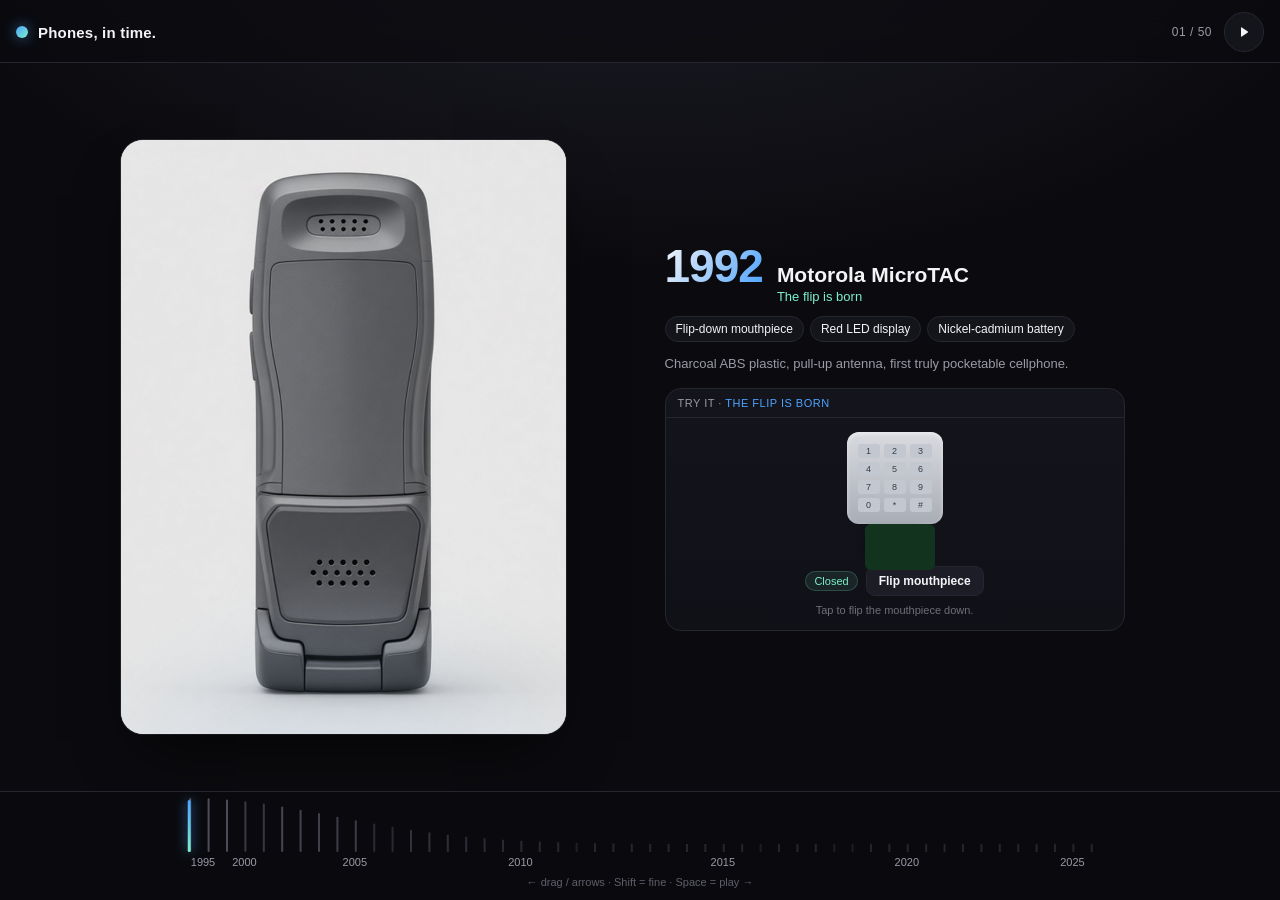
==== phone-timeline/index.html @ 7e1e498a "Add phone-timeline: scrubbable 50-phone timeline with live per-phone demos Co-authored-by: johnbr0ph" ====
<!doctype html>
<html lang="en">
<head>
  <meta charset="utf-8">
  <meta name="viewport" content="width=device-width, initial-scale=1, viewport-fit=cover">
  <meta name="theme-color" content="#0b0b0f">
  <meta name="description" content="Scrub through 50 of the most memorable mobile phones from 1992 to 2026. Every stop has a fixed hero photo and a live, interactive mock of that phone's signature feature.">
  <meta property="og:title" content="Phones, in time.">
  <meta property="og:description" content="A scrubbable timeline of 50 iconic phones, each with a live interactive demo of its signature feature.">
  <title>Phones, in time.</title>
  <link rel="icon" href="data:image/svg+xml,%3Csvg xmlns='http://www.w3.org/2000/svg' viewBox='0 0 32 32'%3E%3Crect x='9' y='3' width='14' height='26' rx='3' fill='%230b0b0f'/%3E%3Crect x='11' y='6' width='10' height='17' rx='1' fill='%234da3ff'/%3E%3Ccircle cx='16' cy='26' r='1.4' fill='%23fff'/%3E%3C/svg%3E">
  <link rel="stylesheet" href="styles.css">
  <link rel="stylesheet" href="demos.css">
  <script src="phones.js"></script>
  <script src="demos.js" defer></script>
  <script src="app.js" defer></script>
</head>
<body>
  <div class="app">
    <header class="topbar">
      <div class="brand">
        <span class="brand-dot" aria-hidden="true"></span>
        <h1>Phones, in time.</h1>
      </div>
      <div class="topbar-right">
        <span class="counter" id="counter" aria-hidden="true">01 / 50</span>
        <button class="play" type="button" id="play" aria-label="Play through the timeline" aria-pressed="false" title="Play / pause">
          <svg class="play-icon" viewBox="0 0 12 12" aria-hidden="true"><path d="M3 1.8a.5.5 0 0 1 .8-.4l6 4.1a.6.6 0 0 1 0 1l-6 4.1a.5.5 0 0 1-.8-.4Z"/></svg>
          <svg class="pause-icon" viewBox="0 0 12 12" aria-hidden="true"><rect x="2.7" y="2" width="2.2" height="8" rx=".6"/><rect x="7.1" y="2" width="2.2" height="8" rx=".6"/></svg>
        </button>
      </div>
    </header>

    <main>
      <section class="stage" aria-live="off">
        <div class="hero">
          <div class="hero-frame" id="hero-frame" aria-label="Phone specimen">
            <div class="hero-stack" id="hero-stack" aria-hidden="true"></div>
            <div class="hero-glow" aria-hidden="true"></div>
          </div>
        </div>

        <div class="panel">
          <div class="panel-head">
            <div class="year" id="year">1992</div>
            <div class="titles">
              <div class="name" id="name">Motorola MicroTAC</div>
              <div class="label" id="label">The flip is born</div>
            </div>
          </div>
          <ul class="specs" id="specs"></ul>
          <p class="materials" id="materials"></p>
          <div class="demo-wrap">
            <div class="demo-head">
              <span class="demo-kicker">Try it &middot; <span id="demo-name">signature feature</span></span>
            </div>
            <div class="demo-stage" id="demo" role="group" aria-label="Interactive feature demo"></div>
          </div>
        </div>
      </section>

      <div class="timeline">
        <div class="ruler" id="ruler" role="slider" tabindex="0"
             aria-label="Phone timeline, 1992 to 2026"
             aria-valuemin="0" aria-valuemax="49" aria-valuenow="0"
             aria-valuetext="Motorola MicroTAC, 1992, 1 of 50"
             aria-orientation="horizontal" aria-describedby="timeline-instructions">
          <div class="tick-viewport" id="ticks" aria-hidden="true"></div>
          <div class="decades" id="decades" aria-hidden="true"></div>
          <div class="playhead" id="playhead" aria-hidden="true"></div>
        </div>
        <div class="scrub-hint" aria-hidden="true">
          <span>&#8592; drag / arrows &middot; Shift = fine &middot; Space = play &#8594;</span>
        </div>
      </div>
    </main>

    <p id="timeline-instructions" class="sr-only">Click or drag along the timeline to choose a phone. Left and Right arrow keys change phones. Hold Shift for finer steps. Press Home for the first phone, End for the last, or Space to play or pause.</p>
    <p id="announcement" class="sr-only" role="status" aria-live="polite" aria-atomic="true"></p>
    <noscript><p class="no-script">Enable JavaScript to scrub through 50 phones and their live demos.</p></noscript>
  </div>
</body>
</html>
---- phone-timeline/styles.css ----
*, *::before, *::after { box-sizing: border-box; }
:root {
  color-scheme: dark;
  --bg: #0b0b0f;
  --bg-2: #14141b;
  --panel: #17171f;
  --line: #26262f;
  --ink: #f4f4f6;
  --muted: #9a9aa6;
  --accent: #4da3ff;
  --accent-2: #7cf0c8;
  --frame-bg: #e8e8e8;
  font-family: -apple-system, BlinkMacSystemFont, "SF Pro Text", "Helvetica Neue", Arial, sans-serif;
  color: var(--ink);
  background: var(--bg);
}
html, body { height: 100%; }
body { margin: 0; -webkit-font-smoothing: antialiased; overflow: hidden; background:
  radial-gradient(1200px 600px at 50% -10%, #1c1c26 0%, var(--bg) 60%); }
button, a { -webkit-tap-highlight-color: transparent; }
button { font: inherit; color: inherit; cursor: pointer; }
:focus-visible { outline: 2px solid var(--accent); outline-offset: 3px; border-radius: 6px; }
.sr-only { position: absolute; width: 1px; height: 1px; padding: 0; margin: -1px; overflow: hidden; clip: rect(0,0,0,0); white-space: nowrap; border: 0; }

.app { height: 100svh; display: flex; flex-direction: column; }

/* ---- Top bar ---- */
.topbar {
  display: flex; align-items: center; justify-content: space-between; gap: 12px;
  padding: max(12px, env(safe-area-inset-top)) max(16px, env(safe-area-inset-right)) 10px max(16px, env(safe-area-inset-left));
  border-bottom: 1px solid var(--line);
  background: rgba(11,11,15,.7); backdrop-filter: blur(12px);
}
.brand { display: flex; align-items: center; gap: 10px; min-width: 0; }
.brand-dot { width: 12px; height: 12px; border-radius: 50%; background: linear-gradient(135deg, var(--accent), var(--accent-2)); box-shadow: 0 0 14px rgba(77,163,255,.6); flex: 0 0 auto; }
.topbar h1 { font-size: 15px; font-weight: 650; margin: 0; letter-spacing: .2px; white-space: nowrap; overflow: hidden; text-overflow: ellipsis; }
.topbar-right { display: flex; align-items: center; gap: 12px; flex: 0 0 auto; }
.counter { font-size: 12px; color: var(--muted); font-variant-numeric: tabular-nums; letter-spacing: .5px; }
.play { width: 40px; height: 40px; padding: 0; border: 1px solid var(--line); border-radius: 50%; background: var(--bg-2); display: grid; place-items: center; }
.play:hover { background: #1e1e28; }
.play svg { width: 12px; height: 12px; fill: var(--ink); }
.play .pause-icon { display: none; }
.play[aria-pressed="true"] .play-icon { display: none; }
.play[aria-pressed="true"] .pause-icon { display: block; }

/* ---- Stage ---- */
main { flex: 1; min-height: 0; display: flex; flex-direction: column; }
.stage {
  flex: 1; min-height: 0; display: grid; gap: clamp(14px, 3vw, 34px);
  grid-template-columns: minmax(0, 0.85fr) minmax(0, 1fr);
  align-items: center; justify-items: center;
  padding: clamp(12px, 2.4vw, 26px) max(16px, env(safe-area-inset-right)) 6px max(16px, env(safe-area-inset-left));
  max-width: 1100px; width: 100%; margin: 0 auto;
}

/* ---- Hero photo (fixed 3:4 frame) ---- */
.hero { display: grid; place-items: center; width: 100%; height: 100%; min-height: 0; }
.hero-frame {
  position: relative; aspect-ratio: 3 / 4; height: min(100%, 60vh);
  max-height: 100%; border-radius: 22px; overflow: hidden;
  background: var(--frame-bg);
  box-shadow: 0 30px 60px -24px rgba(0,0,0,.8), 0 0 0 1px var(--line);
}
.hero-stack { position: absolute; inset: 0; }
.hero-stack img {
  position: absolute; inset: 0; width: 100%; height: 100%;
  object-fit: contain; object-position: center; opacity: 0;
  will-change: opacity; user-select: none; -webkit-user-drag: none;
}
.hero-glow { position: absolute; inset: 0; pointer-events: none;
  background: radial-gradient(120% 80% at 50% 120%, rgba(77,163,255,.12), transparent 60%); }

/* ---- Info + demo panel ---- */
.panel { width: 100%; max-width: 460px; display: flex; flex-direction: column; gap: 12px; min-height: 0; }
.panel-head { display: flex; align-items: baseline; gap: 14px; }
.year { font-size: clamp(30px, 6vw, 46px); font-weight: 750; line-height: 1; font-variant-numeric: tabular-nums; letter-spacing: -1px;
  background: linear-gradient(120deg, var(--ink), var(--accent)); -webkit-background-clip: text; background-clip: text; color: transparent; }
.titles { min-width: 0; }
.name { font-size: clamp(17px, 2.4vw, 21px); font-weight: 650; line-height: 1.15; }
.label { font-size: 13px; color: var(--accent-2); margin-top: 2px; }
.specs { list-style: none; margin: 0; padding: 0; display: flex; flex-wrap: wrap; gap: 6px; }
.specs li { font-size: 12px; color: var(--ink); background: var(--bg-2); border: 1px solid var(--line); padding: 5px 10px; border-radius: 999px; white-space: nowrap; }
.materials { margin: 0; font-size: 13px; line-height: 1.5; color: var(--muted); }

/* ---- Demo ---- */
.demo-wrap { margin-top: 2px; border: 1px solid var(--line); border-radius: 16px; background: linear-gradient(180deg, #14141c, #101017); overflow: hidden; }
.demo-head { display: flex; align-items: center; justify-content: space-between; padding: 8px 12px; border-bottom: 1px solid var(--line); }
.demo-kicker { font-size: 11px; letter-spacing: .5px; text-transform: uppercase; color: var(--muted); }
.demo-kicker #demo-name { color: var(--accent); }
.demo-stage { position: relative; min-height: 190px; display: grid; place-items: center; padding: 14px; }

/* device screen used by many demos */
.screen { position: relative; width: 190px; height: 150px; border-radius: 16px; background: #05070d; border: 2px solid #2a2a34; overflow: hidden; box-shadow: inset 0 0 0 3px #0b0b12; }
.screen.tall { width: 150px; height: 200px; }

/* ---- Timeline scrubber ---- */
.timeline {
  padding: 4px max(18px, env(safe-area-inset-right)) max(12px, env(safe-area-inset-bottom)) max(18px, env(safe-area-inset-left));
  border-top: 1px solid var(--line); background: rgba(11,11,15,.75); backdrop-filter: blur(12px);
}
.ruler { position: relative; width: min(920px, 100%); margin: 0 auto; height: 78px; touch-action: pan-y; cursor: grab; user-select: none; -webkit-user-select: none; }
.ruler.dragging { cursor: grabbing; }
.tick-viewport { position: absolute; inset: 14px 0 22px; pointer-events: none; }
.tick { position: absolute; bottom: 0; width: 2px; height: 44px; border-radius: 2px; background: #43434f; transform-origin: bottom center; }
.tick.era { background: #5a5a68; }
.playhead { position: absolute; width: 3px; height: 52px; left: 0; bottom: 22px; border-radius: 2px;
  background: linear-gradient(180deg, var(--accent), var(--accent-2)); box-shadow: 0 0 12px rgba(77,163,255,.8); pointer-events: none; }
.decades { position: absolute; left: 0; right: 0; bottom: 0; height: 18px; pointer-events: none; }
.decades span { position: absolute; transform: translateX(-50%); font-size: 11px; color: var(--muted); font-variant-numeric: tabular-nums; }
.scrub-hint { text-align: center; font-size: 11px; color: #5f5f6b; margin-top: 2px; }
.no-script { text-align: center; padding: 40px; }

/* ---- Responsive: phone-first stack ---- */
@media (max-width: 780px) {
  body { overflow: hidden; }
  .stage { grid-template-columns: 1fr; gap: 10px; align-content: center; padding-top: 8px; overflow: hidden; }
  .hero-frame { height: min(38svh, 340px); }
  .panel { max-width: 440px; }
  .demo-stage { min-height: 160px; }
  .topbar h1 { font-size: 14px; }
}
@media (max-width: 780px) and (max-height: 720px) {
  .hero-frame { height: min(30svh, 260px); }
  .materials { display: none; }
  .demo-stage { min-height: 148px; }
}
@media (min-width: 781px) {
  .hero-frame { height: min(66vh, 620px); }
}
@media (prefers-reduced-motion: reduce) {
  .hero-stack img { transition: none !important; }
}
---- phone-timeline/demos.css ----
/* ============ shared demo primitives ============ */
.d-col { display: flex; flex-direction: column; align-items: center; gap: 8px; width: 100%; }
.d-row { display: flex; align-items: center; gap: 8px; flex-wrap: wrap; justify-content: center; }
.d-btn { border: 1px solid var(--line); background: #1d1d27; color: var(--ink); padding: 7px 12px; border-radius: 9px; font-size: 12px; font-weight: 550; }
.d-btn:hover { background: #262632; }
.d-btn:active { transform: translateY(1px); }
.d-hint { font-size: 11px; color: #6f6f7b; text-align: center; }
.d-tag { font-size: 11px; color: var(--accent-2); background: rgba(124,240,200,.09); border: 1px solid rgba(124,240,200,.2); padding: 3px 8px; border-radius: 999px; white-space: nowrap; }

/* ============ Snake ============ */
.d-snake { border-radius: 8px; background: #9ea87d; touch-action: none; outline: none; box-shadow: inset 0 0 0 3px #6d764f; }
.d-snake:focus-visible { box-shadow: inset 0 0 0 3px #6d764f, 0 0 0 2px var(--accent); }
.d-score-wrap { font-size: 12px; color: var(--muted); font-variant-numeric: tabular-nums; }
.d-score { color: var(--accent-2); font-weight: 700; }
.dpad { display: grid; grid-template-columns: repeat(3, 34px); grid-template-rows: repeat(2, 30px); gap: 4px; }
.dpad .dp { padding: 0; font-size: 12px; }
.dpad .up { grid-column: 2; grid-row: 1; } .dpad .left { grid-column: 1; grid-row: 2; }
.dpad .down { grid-column: 2; grid-row: 2; } .dpad .right { grid-column: 3; grid-row: 2; }

/* ============ Flip phones ============ */
.flip-device { position: relative; width: 96px; display: grid; justify-items: center; perspective: 600px; cursor: pointer; }
.flip-base { width: 96px; height: 92px; background: linear-gradient(#d9dbe0, #a9adb6); border-radius: 12px; box-shadow: inset 0 2px 4px rgba(255,255,255,.5); display: grid; place-items: center; }
.flip-base.razr { background: linear-gradient(#e8eaee, #b7bcc6); }
.flip-keys { display: grid; grid-template-columns: repeat(3, 1fr); gap: 4px; width: 74px; }
.flip-key { font-size: 9px; color: #3a3d45; text-align: center; background: #c3c7cf; border-radius: 3px; padding: 2px 0; }
.flip-flap { width: 96px; height: 90px; background: linear-gradient(#c9ccd3, #9ba0a9); border-radius: 12px; transform-origin: bottom center; transform: rotateX(0deg); transition: transform .5s cubic-bezier(.5,1.3,.4,1); display: grid; place-items: center; backface-visibility: hidden; box-shadow: 0 3px 6px rgba(0,0,0,.3); }
.flip-screen { width: 70px; height: 46px; border-radius: 6px; background: #12341f; color: #7dffb0; font: 700 11px monospace; display: grid; place-items: center; }
.flip-flap.razr { height: 96px; } .flip-flap.razr .flip-screen { background: #0a1826; color: #9fd0ff; }
.flip-device[data-open="false"] .flip-flap { transform: rotateX(-158deg); }
.flip-device.mouthpiece .flip-flap { width: 60px; height: 34px; border-radius: 8px; }
.flip-device.mouthpiece[data-open="false"] .flip-flap { transform: rotateX(0deg); }
.flip-device.mouthpiece[data-open="true"] .flip-flap { transform: rotateX(150deg); }

/* ============ Sliders ============ */
.slide-device { position: relative; width: 96px; height: 150px; cursor: pointer; }
.slide-screen { position: absolute; inset: 0 0 auto 0; height: 150px; background: linear-gradient(#1a1a22, #05060a); border: 2px solid #2b2b35; border-radius: 14px; z-index: 2; display: grid; place-items: center; transition: transform .42s cubic-bezier(.5,1,.4,1); }
.slide-glow { color: var(--accent); font: 700 12px monospace; letter-spacing: 1px; }
.slide-keys { position: absolute; left: 0; right: 0; bottom: 0; display: grid; gap: 3px; padding: 8px; background: #16161d; border-radius: 14px; }
.slide-keys.pad { grid-template-columns: repeat(3, 1fr); } .slide-keys.qwe { grid-template-columns: repeat(10, 1fr); }
.slide-key { font-size: 8px; text-align: center; color: #cfcfe0; background: #24242e; border-radius: 3px; padding: 4px 0; }
.slide-device[data-open="true"] .slide-screen { transform: translateY(-64px); }
.slide-device.qwerty { width: 150px; height: 96px; }
.slide-device.qwerty .slide-screen { height: 96px; }
.slide-device.qwerty[data-open="true"] .slide-screen { transform: translateX(64px); }
.slide-device.qwerty .slide-keys { top: 0; }
.slide-device.twoway[data-open="true"] .slide-screen { transform: translateY(-58px); }

/* ============ Sidekick swing ============ */
.swing-device { position: relative; width: 168px; height: 92px; }
.swing-kb { position: absolute; inset: 0; background: #1a1a22; border-radius: 12px; display: grid; grid-template-columns: repeat(10, 1fr); gap: 3px; padding: 10px; }
.swing-kb span { background: #2a2a34; border-radius: 3px; }
.swing-screen { position: absolute; left: 6px; top: 6px; width: 156px; height: 80px; background: linear-gradient(120deg, #0a1826, #12233a); border: 2px solid #2b2b35; border-radius: 12px; color: var(--accent); font: 700 13px monospace; display: grid; place-items: center; transform-origin: left center; transition: transform .5s cubic-bezier(.5,1.2,.4,1); cursor: pointer; }
.swing-device[data-open="true"] .swing-screen { transform: rotate(-62deg) translateY(-2px); }

/* ============ generic device screen ============ */
.screen.tall { width: 152px; height: 204px; }
.ios, .os, .bbm, .lock, .island-screen, .t9-screen, .rot-screen, .pda { color: #fff; }

/* ============ iOS springboard ============ */
.ios { background: linear-gradient(160deg, #3a6db5, #1c2b46); padding: 0; }
.ios-status { display: flex; justify-content: space-between; font-size: 8px; padding: 4px 8px; color: #fff; }
.ios-grid { display: grid; grid-template-columns: repeat(3, 1fr); gap: 6px; padding: 6px 10px; }
.ios-icon { background: none; border: 0; padding: 0; display: grid; justify-items: center; gap: 2px; }
.ios-ic-face { width: 30px; height: 30px; border-radius: 8px; box-shadow: inset 0 1px 2px rgba(255,255,255,.4), 0 1px 2px rgba(0,0,0,.4); display: block; }
.ios-icon:active .ios-ic-face { transform: scale(.9); }
.ios-ic-label { font-size: 7px; color: #fff; text-shadow: 0 1px 1px rgba(0,0,0,.5); }
.ios-dock { display: flex; gap: 8px; margin-top: 4px; }
.ios-dock span { width: 22px; height: 22px; border-radius: 6px; background: linear-gradient(#5a86c9, #3a5f9e); }
.ios-app { position: absolute; inset: 0; background: #0b1220; display: flex; flex-direction: column; align-items: center; justify-content: center; gap: 10px; opacity: 0; pointer-events: none; transition: opacity .2s, transform .2s; transform: scale(1.1); }
.ios-app.open { opacity: 1; pointer-events: auto; transform: scale(1); }
.ios-app-name { font-size: 15px; font-weight: 600; color: var(--tint, #fff); }
.ios-home { font-size: 11px; }

/* ============ BBM ============ */
.bbm { background: #0e1116; padding: 0; display: flex; flex-direction: column; }
.bbm-top { font-size: 9px; padding: 5px 8px; background: #171b22; color: #cfd4dc; border-bottom: 1px solid #262b33; }
.bbm-feed { flex: 1; overflow-y: auto; padding: 6px; display: flex; flex-direction: column; gap: 5px; }
.bbm-msg { max-width: 78%; font-size: 10px; padding: 5px 8px; border-radius: 10px; position: relative; }
.bbm-msg.me { align-self: flex-end; background: #2f6fed; color: #fff; border-bottom-right-radius: 3px; }
.bbm-msg.them { align-self: flex-start; background: #262b33; color: #e6e9ee; border-bottom-left-radius: 3px; }
.bbm-status { font-size: 8px; margin-left: 6px; opacity: .85; font-weight: 700; }
.bbm-msg.typing span { display: inline-block; width: 5px; height: 5px; border-radius: 50%; background: #9aa2ad; margin: 0 1px; animation: bbmdot 1s infinite; }
.bbm-msg.typing span:nth-child(2) { animation-delay: .15s; } .bbm-msg.typing span:nth-child(3) { animation-delay: .3s; }
@keyframes bbmdot { 0%,60%,100% { opacity: .3; } 30% { opacity: 1; } }

/* ============ webOS cards ============ */
.cards-stage { width: 100%; display: grid; place-items: center; }
.cards-deck { display: flex; gap: -20px; }
.webos-card { width: 58px; height: 96px; border-radius: 12px; margin-left: -18px; box-shadow: 0 6px 14px rgba(0,0,0,.5); display: grid; place-items: end center; padding-bottom: 8px; color: #fff; font-size: 9px; touch-action: none; transition: transform .18s; cursor: grab; }
.webos-card:first-child { margin-left: 0; } .webos-card.flung { transform: translateY(-140px) !important; opacity: 0; }

/* ============ Camera ============ */
.cam-view { overflow: hidden; padding: 0; }
.cam-scene { position: absolute; inset: 0; transition: transform .25s; transform-origin: center; }
.cam-sky { position: absolute; inset: 0; background: linear-gradient(#8fd0ff, #dff2ff); }
.cam-sun { position: absolute; top: 16%; left: 60%; width: 26px; height: 26px; border-radius: 50%; background: #fff6c8; box-shadow: 0 0 20px #fff2a8; }
.cam-hill { position: absolute; bottom: 0; left: -10%; width: 80%; height: 45%; background: #2f7d4f; border-radius: 50% 50% 0 0; }
.cam-hill.h2 { left: 40%; width: 90%; height: 55%; background: #256641; }
.cam-flash { position: absolute; inset: 0; background: #fff; opacity: 0; pointer-events: none; }
.cam-flash.fire { animation: camflash .26s ease-out; }
@keyframes camflash { 0% { opacity: .9; } 100% { opacity: 0; } }
.cam-thumb { position: absolute; right: 6px; bottom: 6px; width: 30px; height: 30px; border-radius: 5px; border: 2px solid #fff; background: linear-gradient(#8fd0ff, #2f7d4f); box-shadow: 0 2px 6px rgba(0,0,0,.5); }
.cam-thumb.pop { animation: thumbpop .4s ease-out; }
@keyframes thumbpop { 0% { transform: scale(1.6); opacity: 0; } 100% { transform: scale(1); opacity: 1; } }
.cam-lenses { display: flex; gap: 5px; }
.lens { padding: 5px 9px; font-size: 11px; border-radius: 999px; }
.lens.on { background: var(--accent); border-color: var(--accent); color: #04121f; font-weight: 700; }
.shutter { width: 46px; height: 46px; border-radius: 50%; background: #fff; border: 3px solid #cfcfe0; box-shadow: 0 0 0 2px #fff inset; }
.shutter.big { width: 50px; height: 50px; }
.shutter:active { transform: scale(.92); }
.cam-control-wrap { display: flex; align-items: center; gap: 8px; }
.cam-control { width: 120px; accent-color: var(--accent); }

/* ============ Assistant ============ */
.assist-orb { width: 210px; height: 66px; display: grid; place-items: center; border-radius: 16px; background: radial-gradient(120px 60px at 50% 50%, rgba(77,163,255,.18), transparent); }
.assist-reply { min-height: 18px; font-size: 12px; color: var(--muted); text-align: center; transition: color .2s; }
.assist-reply.answer { color: var(--ink); font-weight: 550; }

/* ============ Live tiles ============ */
.tiles-grid { display: grid; grid-template-columns: repeat(4, 40px); grid-auto-rows: 40px; gap: 4px; }
.tile { padding: 0; border: 0; background: none; perspective: 300px; }
.tile-inner { position: relative; width: 100%; height: 100%; transform-style: preserve-3d; transition: transform .5s; }
.tile.flipped .tile-inner { transform: rotateX(180deg); }
.tile-face { position: absolute; inset: 0; border-radius: 4px; backface-visibility: hidden; display: grid; place-items: center; color: #fff; }
.tile-face.back { transform: rotateX(180deg); }
.tile-badge { font-size: 14px; } .tile-name { font-size: 8px; font-weight: 600; }

/* ============ Unlock (Face/Touch/underdisplay) ============ */
.lock { background: linear-gradient(160deg, #101826, #05070d); display: flex; flex-direction: column; align-items: center; padding-top: 14px; position: relative; overflow: hidden; }
.lock-notch { position: absolute; top: 0; left: 50%; transform: translateX(-50%); width: 60px; height: 16px; background: #000; border-radius: 0 0 10px 10px; }
.lock-time { font-size: 30px; font-weight: 250; margin-top: 14px; }
.lock-icon { font-size: 20px; margin-top: 8px; transition: transform .3s; }
.fp-onscreen { position: absolute; bottom: 24px; left: 50%; transform: translateX(-50%); font-size: 22px; opacity: .8; border: 2px solid rgba(77,163,255,.5); border-radius: 50%; width: 40px; height: 40px; display: grid; place-items: center; cursor: pointer; }
.lock-desktop { position: absolute; inset: 0; background: radial-gradient(circle at 50% 40%, #1f6feb, #0a2a55); display: grid; place-items: center; font-size: 34px; opacity: 0; transition: opacity .3s; }
.lock.unlocked .lock-desktop { opacity: 1; }
.lock.scanning { animation: scanpulse .9s ease-in-out; }
@keyframes scanpulse { 0%,100% { box-shadow: inset 0 0 0 0 rgba(77,163,255,0); } 50% { box-shadow: inset 0 0 40px 4px rgba(77,163,255,.55); } }
.home-btn { width: 44px; height: 44px; border-radius: 50%; border: 2px solid var(--line); background: #17171f; display: grid; place-items: center; cursor: pointer; margin: 2px auto; }
.fp-ring { width: 22px; height: 22px; border-radius: 50%; border: 2px solid #55555f; }
.lock.scanning ~ * .fp-ring, .home-btn:active .fp-ring { border-color: var(--accent); box-shadow: 0 0 10px var(--accent); }

/* ============ Dynamic Island ============ */
.island-screen { background: linear-gradient(160deg, #14141c, #05070d); display: grid; place-items: start center; padding-top: 10px; }
.island { border: 0; background: #000; border-radius: 22px; height: 26px; min-width: 96px; display: flex; align-items: center; justify-content: center; padding: 0 12px; transition: all .4s cubic-bezier(.4,1.3,.4,1); overflow: hidden; cursor: pointer; }
.island.open { height: 68px; min-width: 150px; border-radius: 22px; padding: 0 12px; }
.island-compact { display: flex; align-items: center; gap: 22px; }
.island.open .island-compact { display: none; }
.island-dot { width: 9px; height: 9px; border-radius: 50%; background: #ff453a; }
.island-eq { display: flex; gap: 2px; align-items: flex-end; height: 12px; }
.island-eq i { width: 2px; height: 100%; background: var(--accent-2); animation: eq 0.6s ease-in-out infinite alternate; }
.island-eq i:nth-child(2) { animation-delay: .2s; } .island-eq i:nth-child(3) { animation-delay: .4s; } .island-eq i:nth-child(4) { animation-delay: .1s; }
@keyframes eq { from { transform: scaleY(.3); } to { transform: scaleY(1); } }
.island-expanded { display: none; align-items: center; gap: 10px; width: 100%; }
.island.open .island-expanded { display: flex; }
.island-art { width: 40px; height: 40px; border-radius: 8px; background: linear-gradient(135deg, #ff375f, #ff9f0a); flex: 0 0 auto; }
.island-meta { display: flex; flex-direction: column; font-size: 10px; color: #fff; flex: 1; }
.island-meta b { font-size: 11px; }
.island-eq.big { height: 20px; }

/* ============ Fold ============ */
.fold-stage { perspective: 900px; display: grid; place-items: center; min-height: 140px; }
.fold-device { position: relative; width: 74px; height: 124px; transform-style: preserve-3d; cursor: pointer; transition: width .5s, height .5s; }
.fold-inner { position: absolute; inset: 0; background: linear-gradient(150deg, #12233a, #05070d); border: 2px solid #2b2b35; border-radius: 10px; display: grid; place-items: center; overflow: hidden; }
.fold-content { color: var(--accent); font: 700 13px monospace; text-align: center; line-height: 1.5; }
.fold-leaf { position: absolute; top: 0; right: 0; width: 50%; height: 100%; background: linear-gradient(150deg, #1a1a22, #0a0a10); border: 2px solid #2b2b35; border-radius: 0 10px 10px 0; transform-origin: left center; transition: transform .55s cubic-bezier(.5,1.1,.4,1); backface-visibility: hidden; }
.fold-device.book[data-open="false"] { width: 74px; }
.fold-device.book[data-open="false"] .fold-leaf { transform: rotateY(0deg); }
.fold-device.book[data-open="true"] { width: 140px; }
.fold-device.book[data-open="true"] .fold-leaf { transform: rotateY(-180deg); }
.fold-device.flip { width: 84px; height: 128px; }
.fold-device.flip .fold-leaf { width: 100%; height: 50%; top: 0; border-radius: 10px 10px 0 0; transform-origin: bottom center; }
.fold-device.flip[data-open="false"] .fold-leaf { transform: rotateX(0deg); }
.fold-device.flip[data-open="false"] .fold-content { transform: translateY(30px) scale(.8); }
.fold-device.flip[data-open="true"] .fold-leaf { transform: rotateX(-172deg); }

/* ============ T9 ============ */
.t9-screen { background: #b6c98d; color: #26301a; display: flex; flex-direction: column; }
.t9-text { font: 600 13px monospace; padding: 8px; min-height: 46px; word-break: break-word; }
.screen.t9-screen { width: 150px; height: auto; padding: 0; }
.t9-pad { display: grid; grid-template-columns: repeat(3, 44px); gap: 4px; margin-top: 8px; }
.t9-key { display: grid; background: #22222c; border: 1px solid var(--line); border-radius: 7px; padding: 4px 0; color: #fff; }
.t9-key b { font-size: 13px; } .t9-key small { font-size: 7px; color: #9a9aa6; }
.t9-key:active { background: var(--accent); color: #04121f; }

/* ============ Rotary keys ============ */
.rot-screen { width: 150px; height: 40px; background: #b6c98d; color: #26301a; display: grid; place-items: center; }
.rot-text { font: 600 14px monospace; letter-spacing: 2px; }
.rot-ring { position: relative; width: 160px; height: 160px; }
.rot-key { position: absolute; width: 30px; height: 30px; transform: translate(-50%, -50%); border-radius: 50%; border: 1px solid var(--line); background: #22222c; color: #fff; font-size: 12px; }
.rot-key.lit { background: var(--accent); color: #04121f; box-shadow: 0 0 12px var(--accent); }

/* ============ Stylus PDA ============ */
.pda { background: #cdd6c0; color: #26301a; position: relative; }
.pda-title { font-size: 10px; padding: 5px; text-align: center; border-bottom: 1px solid #9aa88a; }
.pda-targets { position: absolute; inset: 24px 0 0 0; }
.pda-dot { position: absolute; width: 22px; height: 22px; border-radius: 50%; background: #2f6fed; border: 2px solid #fff; box-shadow: 0 2px 5px rgba(0,0,0,.4); }
.pda-dot:active { transform: scale(.85); }

/* ============ Draw / S Pen ============ */
.pen-frame { padding: 6px; background: #05070d; border: 2px solid #2b2b35; border-radius: 12px; }
.draw-canvas { border-radius: 6px; touch-action: none; display: block; cursor: crosshair; }

/* ============ Force touch ============ */
.ft-stage { position: relative; display: grid; place-items: center; min-height: 120px; }
.ft-icon { width: 60px; height: 60px; border-radius: 14px; border: 1px solid var(--line); background: #1d1d27; font-size: 26px; transition: transform .15s; }
.ft-icon.pressing { transform: scale(1.15); box-shadow: 0 0 24px rgba(77,163,255,.5); }
.ft-pop { position: absolute; top: -6px; background: rgba(20,20,28,.96); border: 1px solid var(--line); border-radius: 12px; padding: 10px 12px; font-size: 12px; opacity: 0; transform: scale(.6); pointer-events: none; transition: opacity .2s, transform .2s; box-shadow: 0 12px 30px rgba(0,0,0,.6); }
.ft-pop.show { opacity: 1; transform: scale(1); pointer-events: auto; }
.ft-actions { display: flex; gap: 8px; margin-top: 6px; }
.ft-actions span { font-size: 10px; color: var(--muted); background: #22222c; padding: 3px 6px; border-radius: 6px; }

/* ============ Battery ============ */
.bat { position: relative; width: 150px; height: 60px; border: 3px solid #55555f; border-radius: 9px; padding: 4px; display: flex; }
.bat-cap { position: absolute; right: -8px; top: 50%; transform: translateY(-50%); width: 6px; height: 22px; background: #55555f; border-radius: 0 3px 3px 0; }
.bat-fill { height: 100%; width: 0%; background: #30d158; border-radius: 4px; transition: width .09s linear, background .2s; }
.bat-pct { font: 700 16px var(--font, monospace); font-variant-numeric: tabular-nums; }

/* ============ No jack ============ */
.jack-stage { position: relative; width: 130px; height: 130px; display: grid; place-items: center; cursor: pointer; }
.jack-phone { width: 70px; height: 120px; background: linear-gradient(#1a1a22, #05070d); border: 2px solid #2b2b35; border-radius: 12px; position: relative; }
.jack-hole { position: absolute; bottom: 6px; left: 50%; transform: translateX(-50%); width: 10px; height: 10px; border-radius: 50%; background: #000; border: 2px solid #444; transition: opacity .3s; }
.jack-plug { position: absolute; bottom: -30px; left: 50%; transform: translateX(-50%); width: 4px; height: 30px; background: #888; transition: bottom .4s; }
.jack-stage[data-wired="false"] .jack-hole { opacity: 0; }
.jack-stage[data-wired="false"] .jack-plug { bottom: -60px; opacity: 0; }
.jack-buds { position: absolute; top: 6px; right: 4px; font-size: 22px; opacity: 0; transition: opacity .4s; }
.jack-stage[data-wired="false"] .jack-buds { opacity: 1; }

/* ============ MagSafe ============ */
.mag-stage { position: relative; width: 180px; height: 150px; display: grid; place-items: center; }
.mag-back { width: 90px; height: 140px; background: linear-gradient(150deg, #2b2b35, #14141c); border: 2px solid #34343e; border-radius: 16px; display: grid; place-items: center; }
.mag-ring { width: 54px; height: 54px; border-radius: 50%; border: 2px dashed #55555f; }
.mag-puck { position: absolute; width: 50px; height: 50px; border-radius: 50%; background: radial-gradient(circle at 40% 35%, #fff, #c9c9d6); box-shadow: 0 4px 10px rgba(0,0,0,.5); cursor: grab; touch-action: none; transition: box-shadow .2s; }
.mag-puck.snapped { box-shadow: 0 0 0 3px var(--accent), 0 4px 10px rgba(0,0,0,.5); animation: snap .25s; }
@keyframes snap { 0% { transform: scale(1.1); } 100% { transform: scale(1); } }

/* ============ ProMotion ============ */
.pm-track { position: relative; width: 190px; height: 40px; background: #14141c; border: 1px solid var(--line); border-radius: 10px; }
.pm-dot { position: absolute; top: 50%; transform: translateY(-50%); left: 0; width: 22px; height: 22px; border-radius: 50%; background: linear-gradient(135deg, var(--accent), var(--accent-2)); }

/* ============ Size grow ============ */
.grow-stage { height: 150px; display: grid; place-items: center; }
.grow-phone { --s: 1; width: calc(96px * var(--s)); height: calc(150px * var(--s)); background: linear-gradient(#1a1a22, #05070d); border: 2px solid #2b2b35; border-radius: calc(14px * var(--s)); display: grid; place-items: center; transition: width .1s, height .1s; }
.grow-screen { color: var(--accent); font: 700 12px monospace; }
.grow-range { width: 150px; accent-color: var(--accent); }

/* ============ N-Gage side talk ============ */
.ngage-stage { transition: transform .4s; }
.ngage-stage[data-side="true"] { transform: rotate(90deg) scale(.8); }
.ngage { width: 150px; height: 74px; background: linear-gradient(#3a3f4a, #22252c); border-radius: 16px; display: flex; align-items: center; gap: 8px; padding: 8px; cursor: pointer; }
.ngage-screen { width: 60px; height: 56px; background: #12233a; color: var(--accent); font: 700 9px monospace; display: grid; place-items: center; border-radius: 6px; }
.ngage-keys { display: grid; grid-template-columns: repeat(4, 1fr); gap: 4px; flex: 1; }
.ngage-keys span { height: 14px; background: #4a4f5a; border-radius: 3px; }

/* ============ Action button ============ */
.ab-phone { position: relative; width: 100px; height: 150px; background: linear-gradient(150deg, #d9c7a8, #b7a888); border-radius: 18px; display: grid; place-items: center; transition: transform .15s; }
.ab-phone.press { transform: translateX(-2px); }
.ab-button { position: absolute; left: -4px; top: 34px; width: 5px; height: 30px; background: #6b6152; border-radius: 3px 0 0 3px; cursor: pointer; }
.ab-screen { width: 84px; height: 134px; background: #05070d; border-radius: 12px; display: grid; place-items: center; }
.ab-label { font-size: 12px; color: #fff; text-align: center; }

/* ============ App grid (generic OS) ============ */
.os { background: linear-gradient(160deg, #1c1f26, #05070d); padding: 0; }
.os-status { font-size: 8px; padding: 4px 8px; color: var(--muted); border-bottom: 1px solid #22252c; }
.os-grid { display: grid; grid-template-columns: repeat(3, 1fr); gap: 6px; padding: 8px 10px; }
.os-app { background: none; border: 0; padding: 0; display: grid; justify-items: center; gap: 2px; }
.os-ic { width: 28px; height: 28px; border-radius: 7px; display: block; }
.os-app small { font-size: 7px; color: #cfcfe0; }
.os-app.bounce { animation: bounce .4s; }
@keyframes bounce { 0%,100% { transform: translateY(0); } 40% { transform: translateY(-6px); } }

@media (prefers-reduced-motion: reduce) {
  .flip-flap, .slide-screen, .swing-screen, .fold-leaf, .tile-inner, .island { transition: none !important; }
  .island-eq i, .bbm-msg.typing span { animation: none !important; }
}
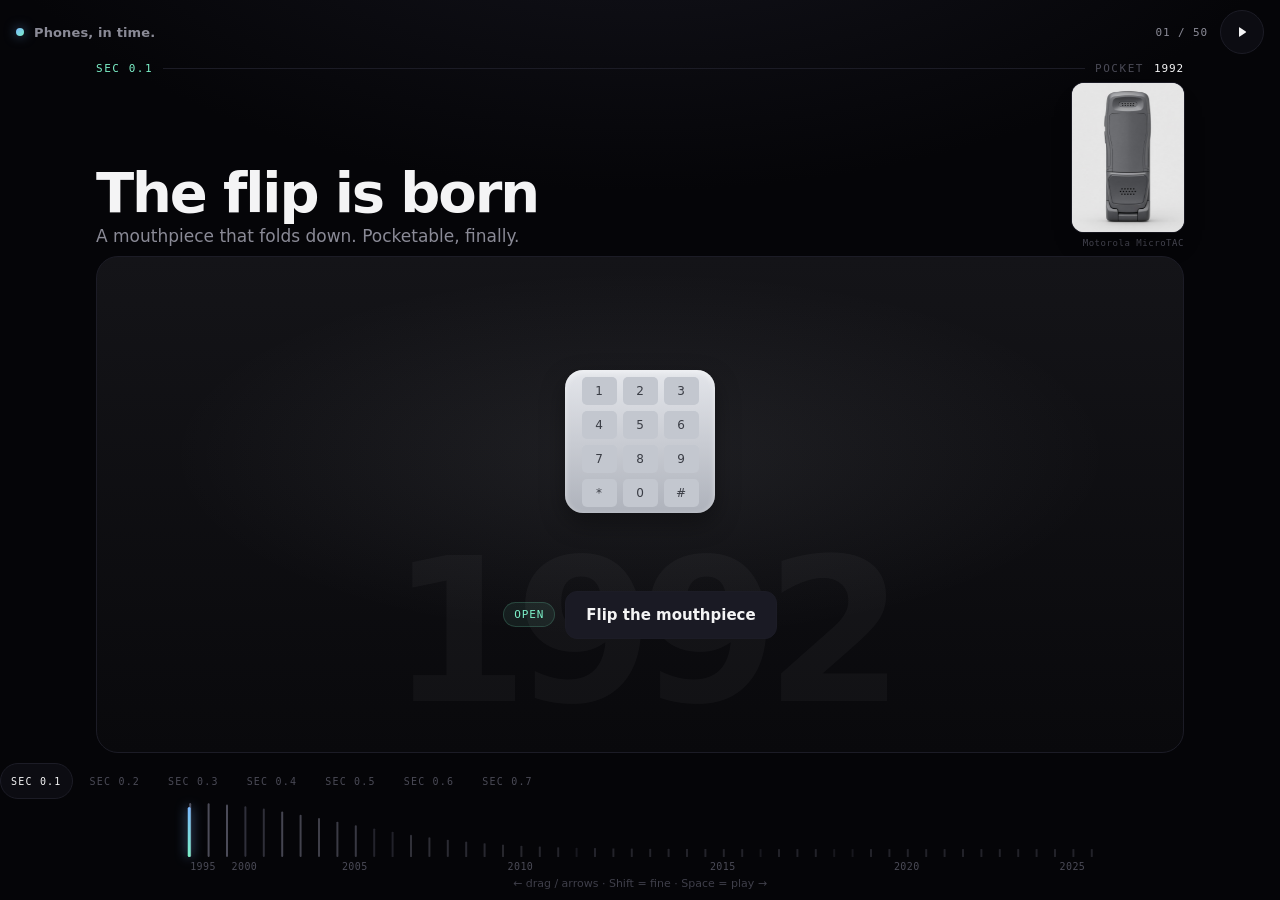
==== commit 6bfd32e1: "Make phone-timeline a demo-first product story Invert the page so each stop's signature feature is t" ====
--- a/phone-timeline/index.html
+++ b/phone-timeline/index.html
@@ -3,12 +3,12 @@
 <head>
   <meta charset="utf-8">
   <meta name="viewport" content="width=device-width, initial-scale=1, viewport-fit=cover">
-  <meta name="theme-color" content="#0b0b0f">
-  <meta name="description" content="Scrub through 50 of the most memorable mobile phones from 1992 to 2026. Every stop has a fixed hero photo and a live, interactive mock of that phone's signature feature.">
+  <meta name="theme-color" content="#050508">
+  <meta name="description" content="Scrub a product story of 50 phones, 1992–2026. Each stop's signature feature is the page — play Snake, flip a RAZR, tap SpringBoard, wake the Dynamic Island.">
   <meta property="og:title" content="Phones, in time.">
-  <meta property="og:description" content="A scrubbable timeline of 50 iconic phones, each with a live interactive demo of its signature feature.">
+  <meta property="og:description" content="A scrubbable product story of 50 phones. The demo is the page.">
   <title>Phones, in time.</title>
-  <link rel="icon" href="data:image/svg+xml,%3Csvg xmlns='http://www.w3.org/2000/svg' viewBox='0 0 32 32'%3E%3Crect x='9' y='3' width='14' height='26' rx='3' fill='%230b0b0f'/%3E%3Crect x='11' y='6' width='10' height='17' rx='1' fill='%234da3ff'/%3E%3Ccircle cx='16' cy='26' r='1.4' fill='%23fff'/%3E%3C/svg%3E">
+  <link rel="icon" href="data:image/svg+xml,%3Csvg xmlns='http://www.w3.org/2000/svg' viewBox='0 0 32 32'%3E%3Crect x='9' y='3' width='14' height='26' rx='3' fill='%23050508'/%3E%3Crect x='11' y='6' width='10' height='17' rx='1' fill='%237cb8ff'/%3E%3Ccircle cx='16' cy='26' r='1.4' fill='%23fff'/%3E%3C/svg%3E">
   <link rel="stylesheet" href="styles.css">
   <link rel="stylesheet" href="demos.css">
   <script src="phones.js"></script>
@@ -23,7 +23,7 @@
         <h1>Phones, in time.</h1>
       </div>
       <div class="topbar-right">
-        <span class="counter" id="counter" aria-hidden="true">01 / 50</span>
+        <span class="counter" id="counter">01 / 50</span>
         <button class="play" type="button" id="play" aria-label="Play through the timeline" aria-pressed="false" title="Play / pause">
           <svg class="play-icon" viewBox="0 0 12 12" aria-hidden="true"><path d="M3 1.8a.5.5 0 0 1 .8-.4l6 4.1a.6.6 0 0 1 0 1l-6 4.1a.5.5 0 0 1-.8-.4Z"/></svg>
           <svg class="pause-icon" viewBox="0 0 12 12" aria-hidden="true"><rect x="2.7" y="2" width="2.2" height="8" rx=".6"/><rect x="7.1" y="2" width="2.2" height="8" rx=".6"/></svg>
@@ -32,32 +32,37 @@
     </header>
 
     <main>
-      <section class="stage" aria-live="off">
-        <div class="hero">
-          <div class="hero-frame" id="hero-frame" aria-label="Phone specimen">
-            <div class="hero-stack" id="hero-stack" aria-hidden="true"></div>
-            <div class="hero-glow" aria-hidden="true"></div>
+      <section class="beat" aria-live="off">
+        <div class="story" id="story">
+          <div class="story-kicker">
+            <span class="sec" id="sec">SEC 0.1</span>
+            <span class="story-rule" aria-hidden="true"></span>
+            <span class="chapter-name" id="chapter">POCKET</span>
+            <span class="year" id="year">1992</span>
+          </div>
+          <div class="story-row">
+            <div class="story-copy">
+              <h2 class="headline" id="headline">The flip is born</h2>
+              <p class="eli5" id="eli5">A mouthpiece that folds down. Pocketable, finally.</p>
+            </div>
+            <figure class="specimen" id="specimen">
+              <div class="specimen-frame" aria-label="Phone specimen">
+                <div class="hero-stack" id="hero-stack" aria-hidden="true"></div>
+              </div>
+              <figcaption>
+                <span class="specimen-name" id="name">Motorola MicroTAC</span>
+              </figcaption>
+            </figure>
           </div>
         </div>
 
-        <div class="panel">
-          <div class="panel-head">
-            <div class="year" id="year">1992</div>
-            <div class="titles">
-              <div class="name" id="name">Motorola MicroTAC</div>
-              <div class="label" id="label">The flip is born</div>
-            </div>
-          </div>
-          <ul class="specs" id="specs"></ul>
-          <p class="materials" id="materials"></p>
-          <div class="demo-wrap">
-            <div class="demo-head">
-              <span class="demo-kicker">Try it &middot; <span id="demo-name">signature feature</span></span>
-            </div>
-            <div class="demo-stage" id="demo" role="group" aria-label="Interactive feature demo"></div>
-          </div>
+        <div class="demo-hero" id="demo-hero" data-demo="flip_mouthpiece">
+          <div class="year-ghost" id="year-ghost" aria-hidden="true">1992</div>
+          <div class="demo-stage" id="demo" role="group" aria-label="Interactive feature demo"></div>
         </div>
       </section>
+
+      <nav class="chapters" id="chapters" aria-label="Eras"></nav>
 
       <div class="timeline">
         <div class="ruler" id="ruler" role="slider" tabindex="0"
--- a/phone-timeline/styles.css
+++ b/phone-timeline/styles.css
@@ -1,65 +1,110 @@
 *, *::before, *::after { box-sizing: border-box; }
 :root {
   color-scheme: dark;
-  --bg: #0b0b0f;
-  --bg-2: #14141b;
-  --panel: #17171f;
-  --line: #26262f;
-  --ink: #f4f4f6;
-  --muted: #9a9aa6;
-  --accent: #4da3ff;
-  --accent-2: #7cf0c8;
-  --frame-bg: #e8e8e8;
-  font-family: -apple-system, BlinkMacSystemFont, "SF Pro Text", "Helvetica Neue", Arial, sans-serif;
+  --bg: #050508;
+  --bg-2: #0c0c12;
+  --panel: #101018;
+  --line: #1c1c26;
+  --ink: #f4f4f5;
+  --muted: #8a8a96;
+  --faint: #4a4a56;
+  --accent: #7cb8ff;
+  --mint: #7cf0c8;
+  --mono: ui-monospace, "SF Mono", Menlo, Consolas, monospace;
+  --sans: -apple-system, BlinkMacSystemFont, "SF Pro Text", "Helvetica Neue", system-ui, sans-serif;
+  font-family: var(--sans);
   color: var(--ink);
   background: var(--bg);
 }
 html, body { height: 100%; }
-body { margin: 0; -webkit-font-smoothing: antialiased; overflow: hidden; background:
-  radial-gradient(1200px 600px at 50% -10%, #1c1c26 0%, var(--bg) 60%); }
+body {
+  margin: 0;
+  -webkit-font-smoothing: antialiased;
+  overflow: hidden;
+  background: radial-gradient(1200px 640px at 50% -20%, #16161f 0%, var(--bg) 58%);
+}
 button, a { -webkit-tap-highlight-color: transparent; }
 button { font: inherit; color: inherit; cursor: pointer; }
 :focus-visible { outline: 2px solid var(--accent); outline-offset: 3px; border-radius: 6px; }
 .sr-only { position: absolute; width: 1px; height: 1px; padding: 0; margin: -1px; overflow: hidden; clip: rect(0,0,0,0); white-space: nowrap; border: 0; }
 
-.app { height: 100svh; display: flex; flex-direction: column; }
+.app { height: 100svh; display: flex; flex-direction: column; min-height: 0; }
 
 /* ---- Top bar ---- */
 .topbar {
   display: flex; align-items: center; justify-content: space-between; gap: 12px;
-  padding: max(12px, env(safe-area-inset-top)) max(16px, env(safe-area-inset-right)) 10px max(16px, env(safe-area-inset-left));
-  border-bottom: 1px solid var(--line);
-  background: rgba(11,11,15,.7); backdrop-filter: blur(12px);
+  padding: max(10px, env(safe-area-inset-top)) max(16px, env(safe-area-inset-right)) 8px max(16px, env(safe-area-inset-left));
+  flex: 0 0 auto;
 }
 .brand { display: flex; align-items: center; gap: 10px; min-width: 0; }
-.brand-dot { width: 12px; height: 12px; border-radius: 50%; background: linear-gradient(135deg, var(--accent), var(--accent-2)); box-shadow: 0 0 14px rgba(77,163,255,.6); flex: 0 0 auto; }
-.topbar h1 { font-size: 15px; font-weight: 650; margin: 0; letter-spacing: .2px; white-space: nowrap; overflow: hidden; text-overflow: ellipsis; }
+.brand-dot {
+  width: 8px; height: 8px; border-radius: 50%;
+  background: linear-gradient(135deg, var(--accent), var(--mint));
+  box-shadow: 0 0 12px rgba(124,184,255,.55);
+  flex: 0 0 auto;
+}
+.topbar h1 {
+  font-size: 13px; font-weight: 600; margin: 0; letter-spacing: .01em;
+  white-space: nowrap; overflow: hidden; text-overflow: ellipsis; color: var(--muted);
+}
 .topbar-right { display: flex; align-items: center; gap: 12px; flex: 0 0 auto; }
-.counter { font-size: 12px; color: var(--muted); font-variant-numeric: tabular-nums; letter-spacing: .5px; }
-.play { width: 40px; height: 40px; padding: 0; border: 1px solid var(--line); border-radius: 50%; background: var(--bg-2); display: grid; place-items: center; }
-.play:hover { background: #1e1e28; }
+.counter { font-family: var(--mono); font-size: 11px; color: var(--muted); font-variant-numeric: tabular-nums; letter-spacing: .08em; }
+.play {
+  width: 44px; height: 44px; padding: 0;
+  border: 1px solid var(--line); border-radius: 50%;
+  background: var(--bg-2); display: grid; place-items: center;
+}
+.play:hover { background: #16161e; }
 .play svg { width: 12px; height: 12px; fill: var(--ink); }
 .play .pause-icon { display: none; }
 .play[aria-pressed="true"] .play-icon { display: none; }
 .play[aria-pressed="true"] .pause-icon { display: block; }
 
-/* ---- Stage ---- */
+/* ---- Beat: story + demo hero ---- */
 main { flex: 1; min-height: 0; display: flex; flex-direction: column; }
-.stage {
-  flex: 1; min-height: 0; display: grid; gap: clamp(14px, 3vw, 34px);
-  grid-template-columns: minmax(0, 0.85fr) minmax(0, 1fr);
-  align-items: center; justify-items: center;
-  padding: clamp(12px, 2.4vw, 26px) max(16px, env(safe-area-inset-right)) 6px max(16px, env(safe-area-inset-left));
-  max-width: 1100px; width: 100%; margin: 0 auto;
-}
-
-/* ---- Hero photo (fixed 3:4 frame) ---- */
-.hero { display: grid; place-items: center; width: 100%; height: 100%; min-height: 0; }
-.hero-frame {
-  position: relative; aspect-ratio: 3 / 4; height: min(100%, 60vh);
-  max-height: 100%; border-radius: 22px; overflow: hidden;
-  background: var(--frame-bg);
-  box-shadow: 0 30px 60px -24px rgba(0,0,0,.8), 0 0 0 1px var(--line);
+.beat {
+  flex: 1; min-height: 0; display: flex; flex-direction: column;
+  padding: 0 max(16px, env(safe-area-inset-right)) 0 max(16px, env(safe-area-inset-left));
+  max-width: 1120px; width: 100%; margin: 0 auto;
+}
+
+.story { flex: 0 0 auto; padding-bottom: 8px; }
+.story.is-swap .story-copy { animation: story-in .42s cubic-bezier(.2,.8,.2,1); }
+@keyframes story-in {
+  from { opacity: 0; transform: translateY(8px); }
+  to { opacity: 1; transform: none; }
+}
+
+.story-kicker {
+  display: flex; align-items: center; gap: 10px;
+  font-family: var(--mono); font-size: 11px; letter-spacing: .14em;
+  text-transform: uppercase; color: var(--muted); margin-bottom: 8px;
+}
+.sec { color: var(--mint); }
+.story-rule { flex: 1; height: 1px; background: var(--line); min-width: 16px; }
+.chapter-name { color: var(--faint); }
+.year { color: var(--ink); font-variant-numeric: tabular-nums; letter-spacing: .08em; }
+
+.story-row { display: flex; align-items: flex-end; justify-content: space-between; gap: 16px; }
+.story-copy { min-width: 0; flex: 1; }
+.headline {
+  font-size: clamp(28px, 6.4vw, 56px);
+  font-weight: 650; letter-spacing: -0.038em; line-height: 0.96;
+  margin: 0 0 6px;
+}
+.eli5 {
+  margin: 0; font-size: clamp(14px, 2.1vw, 17px);
+  line-height: 1.35; color: var(--muted); max-width: 36em;
+}
+
+/* Specimen photo — supports the demo, never the other way around */
+.specimen { margin: 0; flex: 0 0 auto; display: grid; justify-items: end; gap: 6px; }
+.specimen-frame {
+  position: relative; aspect-ratio: 3 / 4;
+  width: clamp(64px, 11vw, 112px);
+  border-radius: 12px; overflow: hidden;
+  background: #e8e8e8;
+  box-shadow: 0 16px 32px -18px rgba(0,0,0,.85), 0 0 0 1px var(--line);
 }
 .hero-stack { position: absolute; inset: 0; }
 .hero-stack img {
@@ -67,66 +112,144 @@
   object-fit: contain; object-position: center; opacity: 0;
   will-change: opacity; user-select: none; -webkit-user-drag: none;
 }
-.hero-glow { position: absolute; inset: 0; pointer-events: none;
-  background: radial-gradient(120% 80% at 50% 120%, rgba(77,163,255,.12), transparent 60%); }
-
-/* ---- Info + demo panel ---- */
-.panel { width: 100%; max-width: 460px; display: flex; flex-direction: column; gap: 12px; min-height: 0; }
-.panel-head { display: flex; align-items: baseline; gap: 14px; }
-.year { font-size: clamp(30px, 6vw, 46px); font-weight: 750; line-height: 1; font-variant-numeric: tabular-nums; letter-spacing: -1px;
-  background: linear-gradient(120deg, var(--ink), var(--accent)); -webkit-background-clip: text; background-clip: text; color: transparent; }
-.titles { min-width: 0; }
-.name { font-size: clamp(17px, 2.4vw, 21px); font-weight: 650; line-height: 1.15; }
-.label { font-size: 13px; color: var(--accent-2); margin-top: 2px; }
-.specs { list-style: none; margin: 0; padding: 0; display: flex; flex-wrap: wrap; gap: 6px; }
-.specs li { font-size: 12px; color: var(--ink); background: var(--bg-2); border: 1px solid var(--line); padding: 5px 10px; border-radius: 999px; white-space: nowrap; }
-.materials { margin: 0; font-size: 13px; line-height: 1.5; color: var(--muted); }
-
-/* ---- Demo ---- */
-.demo-wrap { margin-top: 2px; border: 1px solid var(--line); border-radius: 16px; background: linear-gradient(180deg, #14141c, #101017); overflow: hidden; }
-.demo-head { display: flex; align-items: center; justify-content: space-between; padding: 8px 12px; border-bottom: 1px solid var(--line); }
-.demo-kicker { font-size: 11px; letter-spacing: .5px; text-transform: uppercase; color: var(--muted); }
-.demo-kicker #demo-name { color: var(--accent); }
-.demo-stage { position: relative; min-height: 190px; display: grid; place-items: center; padding: 14px; }
-
-/* device screen used by many demos */
-.screen { position: relative; width: 190px; height: 150px; border-radius: 16px; background: #05070d; border: 2px solid #2a2a34; overflow: hidden; box-shadow: inset 0 0 0 3px #0b0b12; }
-.screen.tall { width: 150px; height: 200px; }
-
-/* ---- Timeline scrubber ---- */
+.specimen-name {
+  font-family: var(--mono); font-size: 9px; letter-spacing: .06em;
+  color: var(--faint); text-align: right; display: block;
+  max-width: 112px; white-space: nowrap; overflow: hidden; text-overflow: ellipsis;
+}
+
+/* ---- Demo IS the page ---- */
+.demo-hero {
+  flex: 1; min-height: 0; position: relative;
+  display: grid; place-items: center;
+  border-radius: 22px;
+  background:
+    radial-gradient(90% 80% at 50% 30%, rgba(124,184,255,.06), transparent 55%),
+    linear-gradient(180deg, #0e0e14 0%, #08080c 100%);
+  border: 1px solid var(--line);
+  overflow: hidden;
+  isolation: isolate;
+}
+.demo-hero[data-demo="snake"] {
+  background:
+    radial-gradient(80% 70% at 50% 40%, rgba(158,168,125,.16), transparent 60%),
+    linear-gradient(180deg, #12140e 0%, #08090a 100%);
+}
+.demo-hero[data-demo="flip_animation"],
+.demo-hero[data-demo="clamshell"],
+.demo-hero[data-demo="flip_mouthpiece"] {
+  background:
+    radial-gradient(70% 60% at 50% 40%, rgba(220,224,232,.08), transparent 62%),
+    linear-gradient(180deg, #141418 0%, #09090c 100%);
+}
+.demo-hero[data-demo="springboard"] {
+  background:
+    radial-gradient(80% 70% at 50% 30%, rgba(58,109,181,.18), transparent 58%),
+    linear-gradient(180deg, #0c1220 0%, #07080c 100%);
+}
+.demo-hero[data-demo="dynamic_island"] {
+  background:
+    radial-gradient(70% 60% at 50% 20%, rgba(255,255,255,.05), transparent 55%),
+    linear-gradient(180deg, #0a0a0e 0%, #050508 100%);
+}
+.year-ghost {
+  position: absolute; inset: auto 0 8%;
+  text-align: center;
+  font-size: clamp(72px, 22vw, 200px);
+  font-weight: 700; letter-spacing: -0.07em; line-height: 0.8;
+  color: rgba(255,255,255,.034);
+  pointer-events: none; user-select: none; z-index: 0;
+}
+.demo-stage {
+  position: relative; z-index: 1;
+  width: 100%; height: 100%; min-height: 0;
+  display: grid; place-items: center;
+  padding: clamp(10px, 2vw, 22px);
+}
+.demo-hero.is-enter .demo-stage > * {
+  animation: demo-in .48s cubic-bezier(.16,1,.3,1);
+}
+@keyframes demo-in {
+  from { opacity: 0; transform: translateY(14px) scale(.975); }
+  to { opacity: 1; transform: none; }
+}
+
+/* ---- Chapter markers ---- */
+.chapters {
+  display: flex; gap: 6px; flex: 0 0 auto;
+  padding: 10px 0 4px;
+  overflow-x: auto; -webkit-overflow-scrolling: touch;
+  scrollbar-width: none;
+}
+.chapters::-webkit-scrollbar { display: none; }
+.chapters button {
+  flex: 0 0 auto;
+  border: 1px solid transparent;
+  background: transparent;
+  color: var(--faint);
+  font-family: var(--mono);
+  font-size: 10px; letter-spacing: .12em;
+  padding: 8px 10px; border-radius: 999px;
+  min-height: 36px;
+}
+.chapters button[aria-current="true"] {
+  color: var(--ink);
+  border-color: var(--line);
+  background: var(--bg-2);
+}
+.chapters button:hover { color: var(--ink); }
+
+/* ---- Timeline scrubber (Mac-buttons UX) ---- */
 .timeline {
-  padding: 4px max(18px, env(safe-area-inset-right)) max(12px, env(safe-area-inset-bottom)) max(18px, env(safe-area-inset-left));
-  border-top: 1px solid var(--line); background: rgba(11,11,15,.75); backdrop-filter: blur(12px);
-}
-.ruler { position: relative; width: min(920px, 100%); margin: 0 auto; height: 78px; touch-action: pan-y; cursor: grab; user-select: none; -webkit-user-select: none; }
+  flex: 0 0 auto;
+  padding: 2px max(18px, env(safe-area-inset-right)) max(10px, env(safe-area-inset-bottom)) max(18px, env(safe-area-inset-left));
+}
+.ruler {
+  position: relative; width: min(920px, 100%); margin: 0 auto;
+  height: 72px; touch-action: pan-y; cursor: grab;
+  user-select: none; -webkit-user-select: none;
+}
 .ruler.dragging { cursor: grabbing; }
-.tick-viewport { position: absolute; inset: 14px 0 22px; pointer-events: none; }
-.tick { position: absolute; bottom: 0; width: 2px; height: 44px; border-radius: 2px; background: #43434f; transform-origin: bottom center; }
+.tick-viewport { position: absolute; inset: 10px 0 20px; pointer-events: none; }
+.tick {
+  position: absolute; bottom: 0; width: 2px; height: 44px; border-radius: 2px;
+  background: #3a3a46; transform-origin: bottom center;
+}
 .tick.era { background: #5a5a68; }
-.playhead { position: absolute; width: 3px; height: 52px; left: 0; bottom: 22px; border-radius: 2px;
-  background: linear-gradient(180deg, var(--accent), var(--accent-2)); box-shadow: 0 0 12px rgba(77,163,255,.8); pointer-events: none; }
-.decades { position: absolute; left: 0; right: 0; bottom: 0; height: 18px; pointer-events: none; }
-.decades span { position: absolute; transform: translateX(-50%); font-size: 11px; color: var(--muted); font-variant-numeric: tabular-nums; }
-.scrub-hint { text-align: center; font-size: 11px; color: #5f5f6b; margin-top: 2px; }
+.playhead {
+  position: absolute; width: 3px; height: 50px; left: 0; bottom: 20px; border-radius: 2px;
+  background: linear-gradient(180deg, var(--accent), var(--mint));
+  box-shadow: 0 0 12px rgba(124,184,255,.75); pointer-events: none;
+}
+.decades { position: absolute; left: 0; right: 0; bottom: 0; height: 16px; pointer-events: none; }
+.decades span {
+  position: absolute; transform: translateX(-50%);
+  font-family: var(--mono); font-size: 10px; color: var(--faint);
+  font-variant-numeric: tabular-nums; letter-spacing: .04em;
+}
+.scrub-hint { text-align: center; font-size: 11px; color: #3f3f4a; margin-top: 0; }
 .no-script { text-align: center; padding: 40px; }
 
-/* ---- Responsive: phone-first stack ---- */
+/* ---- Phone-first ---- */
 @media (max-width: 780px) {
-  body { overflow: hidden; }
-  .stage { grid-template-columns: 1fr; gap: 10px; align-content: center; padding-top: 8px; overflow: hidden; }
-  .hero-frame { height: min(38svh, 340px); }
-  .panel { max-width: 440px; }
-  .demo-stage { min-height: 160px; }
-  .topbar h1 { font-size: 14px; }
+  .headline { font-size: clamp(26px, 8vw, 40px); }
+  .eli5 { font-size: 14px; }
+  .specimen-frame { width: 64px; border-radius: 10px; }
+  .demo-hero { border-radius: 18px; }
+  .story-kicker { margin-bottom: 6px; }
+  .chapters { padding-top: 8px; }
+  .chapters button { padding: 8px 8px; letter-spacing: .08em; }
 }
 @media (max-width: 780px) and (max-height: 720px) {
-  .hero-frame { height: min(30svh, 260px); }
-  .materials { display: none; }
-  .demo-stage { min-height: 148px; }
-}
-@media (min-width: 781px) {
-  .hero-frame { height: min(66vh, 620px); }
+  .eli5 { display: none; }
+  .specimen-name { display: none; }
+  .chapters { display: none; }
+  .scrub-hint { display: none; }
+  .ruler { height: 64px; }
+  .headline { font-size: clamp(22px, 6.5vw, 32px); margin-bottom: 4px; }
 }
 @media (prefers-reduced-motion: reduce) {
-  .hero-stack img { transition: none !important; }
-}
+  .hero-stack img, .story.is-swap .story-copy, .demo-hero.is-enter .demo-stage > * {
+    animation: none !important; transition: none !important;
+  }
+}
--- a/phone-timeline/demos.css
+++ b/phone-timeline/demos.css
@@ -1,274 +1,435 @@
-/* ============ shared demo primitives ============ */
-.d-col { display: flex; flex-direction: column; align-items: center; gap: 8px; width: 100%; }
-.d-row { display: flex; align-items: center; gap: 8px; flex-wrap: wrap; justify-content: center; }
-.d-btn { border: 1px solid var(--line); background: #1d1d27; color: var(--ink); padding: 7px 12px; border-radius: 9px; font-size: 12px; font-weight: 550; }
-.d-btn:hover { background: #262632; }
+/* Hero-scale demos. Tap targets stay ≥ 44px. Motion is physical, not decorative. */
+
+.d-col {
+  display: flex; flex-direction: column; align-items: center; justify-content: center;
+  gap: 12px; width: 100%; height: 100%; min-height: 0;
+}
+.d-row { display: flex; align-items: center; gap: 10px; flex-wrap: wrap; justify-content: center; }
+.d-btn {
+  border: 1px solid var(--line); background: #1a1a24; color: var(--ink);
+  padding: 10px 16px; border-radius: 12px; font-size: 14px; font-weight: 550; min-height: 44px;
+}
+.d-btn-lg { min-height: 48px; padding: 12px 20px; font-size: 15px; }
+.d-btn:hover { background: #242432; }
 .d-btn:active { transform: translateY(1px); }
-.d-hint { font-size: 11px; color: #6f6f7b; text-align: center; }
-.d-tag { font-size: 11px; color: var(--accent-2); background: rgba(124,240,200,.09); border: 1px solid rgba(124,240,200,.2); padding: 3px 8px; border-radius: 999px; white-space: nowrap; }
-
-/* ============ Snake ============ */
-.d-snake { border-radius: 8px; background: #9ea87d; touch-action: none; outline: none; box-shadow: inset 0 0 0 3px #6d764f; }
+.d-hint { font-size: 12px; color: #6f6f7b; text-align: center; }
+.d-tag {
+  font-family: var(--mono); font-size: 11px; letter-spacing: .08em; text-transform: uppercase;
+  color: var(--mint); background: rgba(124,240,200,.08);
+  border: 1px solid rgba(124,240,200,.18); padding: 5px 10px; border-radius: 999px; white-space: nowrap;
+}
+
+/* ============ Snake — full-bleed LCD ============ */
+.snake-hero { gap: 14px; }
+.lcd-chrome {
+  background: #1c2214; border-radius: 18px; padding: 10px 12px 14px;
+  box-shadow: inset 0 0 0 3px #2a3220, 0 24px 48px -24px rgba(0,0,0,.7);
+}
+.lcd-bar {
+  display: flex; justify-content: space-between; align-items: center;
+  padding: 2px 4px 8px; gap: 12px;
+}
+.d-snake {
+  display: block; width: min(72vmin, 360px); height: min(72vmin, 360px);
+  border-radius: 6px; background: #9aaa6c; touch-action: none; outline: none;
+  box-shadow: inset 0 0 0 3px #6d764f;
+}
 .d-snake:focus-visible { box-shadow: inset 0 0 0 3px #6d764f, 0 0 0 2px var(--accent); }
-.d-score-wrap { font-size: 12px; color: var(--muted); font-variant-numeric: tabular-nums; }
-.d-score { color: var(--accent-2); font-weight: 700; }
-.dpad { display: grid; grid-template-columns: repeat(3, 34px); grid-template-rows: repeat(2, 30px); gap: 4px; }
-.dpad .dp { padding: 0; font-size: 12px; }
-.dpad .up { grid-column: 2; grid-row: 1; } .dpad .left { grid-column: 1; grid-row: 2; }
-.dpad .down { grid-column: 2; grid-row: 2; } .dpad .right { grid-column: 3; grid-row: 2; }
+.d-score-wrap { font-family: var(--mono); font-size: 13px; color: #c5d0a0; font-variant-numeric: tabular-nums; }
+.d-score { color: #eef3d4; font-weight: 700; }
+.dpad {
+  display: grid; grid-template-columns: repeat(3, 56px); grid-template-rows: repeat(2, 48px); gap: 6px;
+}
+.dpad .dp { padding: 0; font-size: 16px; min-height: 48px; }
+.dpad .up { grid-column: 2; grid-row: 1; }
+.dpad .left { grid-column: 1; grid-row: 2; }
+.dpad .down { grid-column: 2; grid-row: 2; }
+.dpad .right { grid-column: 3; grid-row: 2; }
 
 /* ============ Flip phones ============ */
-.flip-device { position: relative; width: 96px; display: grid; justify-items: center; perspective: 600px; cursor: pointer; }
-.flip-base { width: 96px; height: 92px; background: linear-gradient(#d9dbe0, #a9adb6); border-radius: 12px; box-shadow: inset 0 2px 4px rgba(255,255,255,.5); display: grid; place-items: center; }
-.flip-base.razr { background: linear-gradient(#e8eaee, #b7bcc6); }
-.flip-keys { display: grid; grid-template-columns: repeat(3, 1fr); gap: 4px; width: 74px; }
-.flip-key { font-size: 9px; color: #3a3d45; text-align: center; background: #c3c7cf; border-radius: 3px; padding: 2px 0; }
-.flip-flap { width: 96px; height: 90px; background: linear-gradient(#c9ccd3, #9ba0a9); border-radius: 12px; transform-origin: bottom center; transform: rotateX(0deg); transition: transform .5s cubic-bezier(.5,1.3,.4,1); display: grid; place-items: center; backface-visibility: hidden; box-shadow: 0 3px 6px rgba(0,0,0,.3); }
-.flip-screen { width: 70px; height: 46px; border-radius: 6px; background: #12341f; color: #7dffb0; font: 700 11px monospace; display: grid; place-items: center; }
-.flip-flap.razr { height: 96px; } .flip-flap.razr .flip-screen { background: #0a1826; color: #9fd0ff; }
+.flip-hero { gap: 18px; }
+.flip-device {
+  position: relative; width: min(42vw, 168px);
+  display: grid; justify-items: center; perspective: 900px; cursor: pointer;
+}
+.flip-base {
+  width: 100%; aspect-ratio: 1 / .95;
+  background: linear-gradient(#e4e6eb, #aeb2bb);
+  border-radius: 18px;
+  box-shadow: inset 0 2px 6px rgba(255,255,255,.55), 0 10px 24px rgba(0,0,0,.35);
+  display: grid; place-items: center;
+}
+.flip-base.razr { background: linear-gradient(#f0f2f6, #b8bdc6); }
+.flip-keys { display: grid; grid-template-columns: repeat(3, 1fr); gap: 6px; width: 78%; }
+.flip-key {
+  font-size: 12px; color: #3a3d45; text-align: center;
+  background: #c3c7cf; border-radius: 5px; padding: 7px 0; min-height: 28px;
+}
+.flip-flap {
+  width: 100%; aspect-ratio: 1 / .95;
+  background: linear-gradient(#d4d7de, #9ba0a9);
+  border-radius: 18px; transform-origin: bottom center;
+  transform: rotateX(0deg);
+  transition: transform .56s cubic-bezier(.4,1.4,.4,1);
+  display: grid; place-items: center; backface-visibility: hidden;
+  box-shadow: 0 8px 18px rgba(0,0,0,.35);
+}
+.flip-screen {
+  width: 72%; height: 52%; border-radius: 8px;
+  background: #12341f; color: #7dffb0;
+  font: 700 16px var(--mono); display: grid; place-items: center;
+}
+.flip-flap.razr .flip-screen { background: #0a1826; color: #9fd0ff; }
 .flip-device[data-open="false"] .flip-flap { transform: rotateX(-158deg); }
-.flip-device.mouthpiece .flip-flap { width: 60px; height: 34px; border-radius: 8px; }
+.flip-device.mouthpiece { width: min(38vw, 150px); }
+.flip-device.mouthpiece .flip-flap { width: 64%; aspect-ratio: 1.6 / 1; border-radius: 12px; }
 .flip-device.mouthpiece[data-open="false"] .flip-flap { transform: rotateX(0deg); }
 .flip-device.mouthpiece[data-open="true"] .flip-flap { transform: rotateX(150deg); }
 
-/* ============ Sliders ============ */
-.slide-device { position: relative; width: 96px; height: 150px; cursor: pointer; }
-.slide-screen { position: absolute; inset: 0 0 auto 0; height: 150px; background: linear-gradient(#1a1a22, #05060a); border: 2px solid #2b2b35; border-radius: 14px; z-index: 2; display: grid; place-items: center; transition: transform .42s cubic-bezier(.5,1,.4,1); }
-.slide-glow { color: var(--accent); font: 700 12px monospace; letter-spacing: 1px; }
-.slide-keys { position: absolute; left: 0; right: 0; bottom: 0; display: grid; gap: 3px; padding: 8px; background: #16161d; border-radius: 14px; }
-.slide-keys.pad { grid-template-columns: repeat(3, 1fr); } .slide-keys.qwe { grid-template-columns: repeat(10, 1fr); }
-.slide-key { font-size: 8px; text-align: center; color: #cfcfe0; background: #24242e; border-radius: 3px; padding: 4px 0; }
-.slide-device[data-open="true"] .slide-screen { transform: translateY(-64px); }
-.slide-device.qwerty { width: 150px; height: 96px; }
-.slide-device.qwerty .slide-screen { height: 96px; }
-.slide-device.qwerty[data-open="true"] .slide-screen { transform: translateX(64px); }
+/* ============ Sliders / Sidekick ============ */
+.slide-device { position: relative; width: min(28vw, 130px); height: min(46vw, 210px); cursor: pointer; }
+.slide-screen {
+  position: absolute; inset: 0 0 auto 0; height: 100%;
+  background: linear-gradient(#1a1a22, #05060a);
+  border: 2px solid #2b2b35; border-radius: 20px; z-index: 2;
+  display: grid; place-items: center;
+  transition: transform .46s cubic-bezier(.5,1,.4,1);
+}
+.slide-glow { color: var(--accent); font: 700 14px var(--mono); letter-spacing: 1px; }
+.slide-keys { position: absolute; left: 0; right: 0; bottom: 0; display: grid; gap: 4px; padding: 10px; background: #16161d; border-radius: 18px; }
+.slide-keys.pad { grid-template-columns: repeat(3, 1fr); }
+.slide-keys.qwe { grid-template-columns: repeat(10, 1fr); }
+.slide-key { font-size: 9px; text-align: center; color: #cfcfe0; background: #24242e; border-radius: 4px; padding: 6px 0; }
+.slide-device[data-open="true"] .slide-screen { transform: translateY(-42%); }
+.slide-device.qwerty { width: min(52vw, 240px); height: min(28vw, 140px); }
+.slide-device.qwerty .slide-screen { height: 100%; }
+.slide-device.qwerty[data-open="true"] .slide-screen { transform: translateX(42%); }
 .slide-device.qwerty .slide-keys { top: 0; }
-.slide-device.twoway[data-open="true"] .slide-screen { transform: translateY(-58px); }
-
-/* ============ Sidekick swing ============ */
-.swing-device { position: relative; width: 168px; height: 92px; }
-.swing-kb { position: absolute; inset: 0; background: #1a1a22; border-radius: 12px; display: grid; grid-template-columns: repeat(10, 1fr); gap: 3px; padding: 10px; }
-.swing-kb span { background: #2a2a34; border-radius: 3px; }
-.swing-screen { position: absolute; left: 6px; top: 6px; width: 156px; height: 80px; background: linear-gradient(120deg, #0a1826, #12233a); border: 2px solid #2b2b35; border-radius: 12px; color: var(--accent); font: 700 13px monospace; display: grid; place-items: center; transform-origin: left center; transition: transform .5s cubic-bezier(.5,1.2,.4,1); cursor: pointer; }
+.slide-device.twoway[data-open="true"] .slide-screen { transform: translateY(-38%); }
+
+.swing-device { position: relative; width: min(70vw, 280px); height: min(28vw, 140px); }
+.swing-kb { position: absolute; inset: 0; background: #1a1a22; border-radius: 16px; display: grid; grid-template-columns: repeat(10, 1fr); gap: 4px; padding: 14px; }
+.swing-kb span { background: #2a2a34; border-radius: 4px; }
+.swing-screen {
+  position: absolute; left: 8px; top: 8px; right: 8px; bottom: 8px;
+  background: linear-gradient(120deg, #0a1826, #12233a);
+  border: 2px solid #2b2b35; border-radius: 14px; color: var(--accent);
+  font: 700 16px var(--mono); display: grid; place-items: center;
+  transform-origin: left center;
+  transition: transform .52s cubic-bezier(.5,1.2,.4,1); cursor: pointer;
+}
 .swing-device[data-open="true"] .swing-screen { transform: rotate(-62deg) translateY(-2px); }
 
-/* ============ generic device screen ============ */
-.screen.tall { width: 152px; height: 204px; }
-.ios, .os, .bbm, .lock, .island-screen, .t9-screen, .rot-screen, .pda { color: #fff; }
-
-/* ============ iOS springboard ============ */
-.ios { background: linear-gradient(160deg, #3a6db5, #1c2b46); padding: 0; }
-.ios-status { display: flex; justify-content: space-between; font-size: 8px; padding: 4px 8px; color: #fff; }
-.ios-grid { display: grid; grid-template-columns: repeat(3, 1fr); gap: 6px; padding: 6px 10px; }
-.ios-icon { background: none; border: 0; padding: 0; display: grid; justify-items: center; gap: 2px; }
-.ios-ic-face { width: 30px; height: 30px; border-radius: 8px; box-shadow: inset 0 1px 2px rgba(255,255,255,.4), 0 1px 2px rgba(0,0,0,.4); display: block; }
+/* ============ Device screens ============ */
+.screen {
+  position: relative; width: min(42vw, 220px); height: min(34vw, 176px);
+  border-radius: 18px; background: #05070d; border: 2px solid #2a2a34;
+  overflow: hidden; box-shadow: inset 0 0 0 3px #0b0b12;
+}
+.screen.tall { width: min(36vw, 200px); height: min(62vw, 320px); }
+
+/* ============ iPhone SpringBoard bezel ============ */
+.bezel {
+  position: relative;
+  background: #111114;
+  box-shadow: 0 28px 60px -24px rgba(0,0,0,.85), inset 0 1px 0 rgba(255,255,255,.08);
+  display: flex; flex-direction: column; align-items: center;
+}
+.bezel.iphone1 {
+  width: min(52vmin, 280px);
+  padding: 14px 12px 12px;
+  border-radius: 36px;
+  background: linear-gradient(#1c1c1c, #0a0a0a);
+  aspect-ratio: 9 / 16;
+  height: auto;
+  max-height: 100%;
+}
+.bezel-ear { display: flex; align-items: center; justify-content: center; gap: 8px; height: 14px; margin-bottom: 8px; }
+.bezel-earpiece { width: 42px; height: 6px; border-radius: 3px; background: #2a2a2e; }
+.bezel-cam { width: 7px; height: 7px; border-radius: 50%; background: #1a2230; box-shadow: inset 0 0 0 1.5px #2a3344; }
+.bezel-glass { flex: 1; width: 100%; min-height: 0; border-radius: 4px; overflow: hidden; }
+.ios-home-btn {
+  width: 44px; height: 44px; margin-top: 10px; border-radius: 50%;
+  border: 2px solid #2c2c30; background: #141416;
+}
+.ios-home-btn:active { background: #1c1c20; }
+
+.ios-screen {
+  width: 100%; height: 100%;
+  background: linear-gradient(160deg, #3a6db5, #1c2b46);
+  position: relative; display: flex; flex-direction: column;
+}
+.ios-screen.retina { background: linear-gradient(160deg, #4a7ec4, #243552); }
+.ios-status { display: flex; justify-content: space-between; font-size: 10px; padding: 6px 10px 2px; color: #fff; }
+.ios-grid {
+  flex: 1; display: grid; grid-template-columns: repeat(4, 1fr);
+  align-content: start; gap: 10px 6px; padding: 10px 10px 8px;
+}
+.ios-icon { background: none; border: 0; padding: 0; display: grid; justify-items: center; gap: 4px; min-height: 0; }
+.ios-ic-face {
+  width: min(14vw, 48px); height: min(14vw, 48px); border-radius: 12px;
+  box-shadow: inset 0 1px 2px rgba(255,255,255,.4), 0 2px 4px rgba(0,0,0,.35);
+  display: block;
+}
 .ios-icon:active .ios-ic-face { transform: scale(.9); }
-.ios-ic-label { font-size: 7px; color: #fff; text-shadow: 0 1px 1px rgba(0,0,0,.5); }
-.ios-dock { display: flex; gap: 8px; margin-top: 4px; }
-.ios-dock span { width: 22px; height: 22px; border-radius: 6px; background: linear-gradient(#5a86c9, #3a5f9e); }
-.ios-app { position: absolute; inset: 0; background: #0b1220; display: flex; flex-direction: column; align-items: center; justify-content: center; gap: 10px; opacity: 0; pointer-events: none; transition: opacity .2s, transform .2s; transform: scale(1.1); }
+.ios-ic-label { font-size: 9px; color: #fff; text-shadow: 0 1px 1px rgba(0,0,0,.5); }
+.ios-app {
+  position: absolute; inset: 0; background: #0b1220;
+  display: flex; flex-direction: column; align-items: center; justify-content: center; gap: 12px;
+  opacity: 0; pointer-events: none;
+  transition: opacity .28s cubic-bezier(.2,.8,.2,1), transform .28s cubic-bezier(.2,.8,.2,1);
+  transform: scale(1.06);
+}
 .ios-app.open { opacity: 1; pointer-events: auto; transform: scale(1); }
-.ios-app-name { font-size: 15px; font-weight: 600; color: var(--tint, #fff); }
-.ios-home { font-size: 11px; }
+.ios-app-name { font-size: 22px; font-weight: 600; color: var(--tint, #fff); }
+.ios-app-body {
+  width: 56px; height: 56px; border-radius: 16px; background: var(--tint, #fff);
+  box-shadow: 0 10px 24px rgba(0,0,0,.35);
+}
 
 /* ============ BBM ============ */
 .bbm { background: #0e1116; padding: 0; display: flex; flex-direction: column; }
-.bbm-top { font-size: 9px; padding: 5px 8px; background: #171b22; color: #cfd4dc; border-bottom: 1px solid #262b33; }
-.bbm-feed { flex: 1; overflow-y: auto; padding: 6px; display: flex; flex-direction: column; gap: 5px; }
-.bbm-msg { max-width: 78%; font-size: 10px; padding: 5px 8px; border-radius: 10px; position: relative; }
-.bbm-msg.me { align-self: flex-end; background: #2f6fed; color: #fff; border-bottom-right-radius: 3px; }
-.bbm-msg.them { align-self: flex-start; background: #262b33; color: #e6e9ee; border-bottom-left-radius: 3px; }
-.bbm-status { font-size: 8px; margin-left: 6px; opacity: .85; font-weight: 700; }
-.bbm-msg.typing span { display: inline-block; width: 5px; height: 5px; border-radius: 50%; background: #9aa2ad; margin: 0 1px; animation: bbmdot 1s infinite; }
-.bbm-msg.typing span:nth-child(2) { animation-delay: .15s; } .bbm-msg.typing span:nth-child(3) { animation-delay: .3s; }
+.bbm-top { font-size: 12px; padding: 10px 12px; background: #171b22; color: #cfd4dc; border-bottom: 1px solid #262b33; }
+.bbm-feed { flex: 1; overflow-y: auto; padding: 10px; display: flex; flex-direction: column; gap: 8px; }
+.bbm-msg { max-width: 80%; font-size: 13px; padding: 8px 12px; border-radius: 14px; }
+.bbm-msg.me { align-self: flex-end; background: #2f6fed; color: #fff; border-bottom-right-radius: 4px; }
+.bbm-msg.them { align-self: flex-start; background: #262b33; color: #e6e9ee; border-bottom-left-radius: 4px; }
+.bbm-status { font-size: 10px; margin-left: 6px; opacity: .85; font-weight: 700; }
+.bbm-msg.typing span { display: inline-block; width: 6px; height: 6px; border-radius: 50%; background: #9aa2ad; margin: 0 2px; animation: bbmdot 1s infinite; }
+.bbm-msg.typing span:nth-child(2) { animation-delay: .15s; }
+.bbm-msg.typing span:nth-child(3) { animation-delay: .3s; }
 @keyframes bbmdot { 0%,60%,100% { opacity: .3; } 30% { opacity: 1; } }
 
 /* ============ webOS cards ============ */
 .cards-stage { width: 100%; display: grid; place-items: center; }
-.cards-deck { display: flex; gap: -20px; }
-.webos-card { width: 58px; height: 96px; border-radius: 12px; margin-left: -18px; box-shadow: 0 6px 14px rgba(0,0,0,.5); display: grid; place-items: end center; padding-bottom: 8px; color: #fff; font-size: 9px; touch-action: none; transition: transform .18s; cursor: grab; }
-.webos-card:first-child { margin-left: 0; } .webos-card.flung { transform: translateY(-140px) !important; opacity: 0; }
+.cards-deck { display: flex; }
+.webos-card {
+  width: min(18vw, 88px); height: min(32vw, 150px); border-radius: 16px; margin-left: -28px;
+  box-shadow: 0 10px 22px rgba(0,0,0,.5); display: grid; place-items: end center;
+  padding-bottom: 12px; color: #fff; font-size: 12px; touch-action: none;
+  transition: transform .18s; cursor: grab;
+}
+.webos-card:first-child { margin-left: 0; }
+.webos-card.flung { transform: translateY(-160px) !important; opacity: 0; }
 
 /* ============ Camera ============ */
-.cam-view { overflow: hidden; padding: 0; }
-.cam-scene { position: absolute; inset: 0; transition: transform .25s; transform-origin: center; }
+.cam-view { width: min(70vw, 360px); height: min(42vw, 220px); overflow: hidden; padding: 0; }
+.cam-scene { position: absolute; inset: 0; transition: transform .25s cubic-bezier(.2,.8,.2,1); transform-origin: center; }
 .cam-sky { position: absolute; inset: 0; background: linear-gradient(#8fd0ff, #dff2ff); }
-.cam-sun { position: absolute; top: 16%; left: 60%; width: 26px; height: 26px; border-radius: 50%; background: #fff6c8; box-shadow: 0 0 20px #fff2a8; }
+.cam-sun { position: absolute; top: 16%; left: 60%; width: 32px; height: 32px; border-radius: 50%; background: #fff6c8; box-shadow: 0 0 24px #fff2a8; }
 .cam-hill { position: absolute; bottom: 0; left: -10%; width: 80%; height: 45%; background: #2f7d4f; border-radius: 50% 50% 0 0; }
 .cam-hill.h2 { left: 40%; width: 90%; height: 55%; background: #256641; }
 .cam-flash { position: absolute; inset: 0; background: #fff; opacity: 0; pointer-events: none; }
 .cam-flash.fire { animation: camflash .26s ease-out; }
 @keyframes camflash { 0% { opacity: .9; } 100% { opacity: 0; } }
-.cam-thumb { position: absolute; right: 6px; bottom: 6px; width: 30px; height: 30px; border-radius: 5px; border: 2px solid #fff; background: linear-gradient(#8fd0ff, #2f7d4f); box-shadow: 0 2px 6px rgba(0,0,0,.5); }
+.cam-thumb { position: absolute; right: 10px; bottom: 10px; width: 40px; height: 40px; border-radius: 7px; border: 2px solid #fff; background: linear-gradient(#8fd0ff, #2f7d4f); }
 .cam-thumb.pop { animation: thumbpop .4s ease-out; }
 @keyframes thumbpop { 0% { transform: scale(1.6); opacity: 0; } 100% { transform: scale(1); opacity: 1; } }
-.cam-lenses { display: flex; gap: 5px; }
-.lens { padding: 5px 9px; font-size: 11px; border-radius: 999px; }
+.cam-lenses { display: flex; gap: 8px; }
+.lens { padding: 10px 14px; font-size: 13px; border-radius: 999px; min-height: 44px; }
 .lens.on { background: var(--accent); border-color: var(--accent); color: #04121f; font-weight: 700; }
-.shutter { width: 46px; height: 46px; border-radius: 50%; background: #fff; border: 3px solid #cfcfe0; box-shadow: 0 0 0 2px #fff inset; }
-.shutter.big { width: 50px; height: 50px; }
+.shutter { width: 56px; height: 56px; border-radius: 50%; background: #fff; border: 4px solid #cfcfe0; box-shadow: 0 0 0 2px #fff inset; padding: 0; min-height: 0; }
+.shutter.big { width: 60px; height: 60px; }
 .shutter:active { transform: scale(.92); }
-.cam-control-wrap { display: flex; align-items: center; gap: 8px; }
-.cam-control { width: 120px; accent-color: var(--accent); }
+.cam-control-wrap { display: flex; align-items: center; gap: 10px; width: min(70vw, 320px); }
+.cam-control { flex: 1; accent-color: var(--accent); min-height: 44px; }
 
 /* ============ Assistant ============ */
-.assist-orb { width: 210px; height: 66px; display: grid; place-items: center; border-radius: 16px; background: radial-gradient(120px 60px at 50% 50%, rgba(77,163,255,.18), transparent); }
-.assist-reply { min-height: 18px; font-size: 12px; color: var(--muted); text-align: center; transition: color .2s; }
+.assist-orb { width: min(80vw, 320px); height: 88px; display: grid; place-items: center; border-radius: 20px; background: radial-gradient(160px 70px at 50% 50%, rgba(124,184,255,.2), transparent); }
+.assist-wave { width: 100%; height: 80px; }
+.assist-reply { min-height: 22px; font-size: 16px; color: var(--muted); text-align: center; transition: color .2s; }
 .assist-reply.answer { color: var(--ink); font-weight: 550; }
 
 /* ============ Live tiles ============ */
-.tiles-grid { display: grid; grid-template-columns: repeat(4, 40px); grid-auto-rows: 40px; gap: 4px; }
-.tile { padding: 0; border: 0; background: none; perspective: 300px; }
-.tile-inner { position: relative; width: 100%; height: 100%; transform-style: preserve-3d; transition: transform .5s; }
+.tiles-grid { display: grid; grid-template-columns: repeat(4, min(16vw, 72px)); grid-auto-rows: min(16vw, 72px); gap: 6px; }
+.tile { padding: 0; border: 0; background: none; perspective: 360px; min-height: 0; }
+.tile-inner { position: relative; width: 100%; height: 100%; transform-style: preserve-3d; transition: transform .5s cubic-bezier(.4,1.2,.4,1); }
 .tile.flipped .tile-inner { transform: rotateX(180deg); }
-.tile-face { position: absolute; inset: 0; border-radius: 4px; backface-visibility: hidden; display: grid; place-items: center; color: #fff; }
+.tile-face { position: absolute; inset: 0; border-radius: 6px; backface-visibility: hidden; display: grid; place-items: center; color: #fff; }
 .tile-face.back { transform: rotateX(180deg); }
-.tile-badge { font-size: 14px; } .tile-name { font-size: 8px; font-weight: 600; }
-
-/* ============ Unlock (Face/Touch/underdisplay) ============ */
-.lock { background: linear-gradient(160deg, #101826, #05070d); display: flex; flex-direction: column; align-items: center; padding-top: 14px; position: relative; overflow: hidden; }
-.lock-notch { position: absolute; top: 0; left: 50%; transform: translateX(-50%); width: 60px; height: 16px; background: #000; border-radius: 0 0 10px 10px; }
-.lock-time { font-size: 30px; font-weight: 250; margin-top: 14px; }
-.lock-icon { font-size: 20px; margin-top: 8px; transition: transform .3s; }
-.fp-onscreen { position: absolute; bottom: 24px; left: 50%; transform: translateX(-50%); font-size: 22px; opacity: .8; border: 2px solid rgba(77,163,255,.5); border-radius: 50%; width: 40px; height: 40px; display: grid; place-items: center; cursor: pointer; }
-.lock-desktop { position: absolute; inset: 0; background: radial-gradient(circle at 50% 40%, #1f6feb, #0a2a55); display: grid; place-items: center; font-size: 34px; opacity: 0; transition: opacity .3s; }
+.tile-badge { font-size: 20px; }
+.tile-name { font-size: 11px; font-weight: 600; }
+
+/* ============ Unlock ============ */
+.lock { background: linear-gradient(160deg, #101826, #05070d); display: flex; flex-direction: column; align-items: center; padding-top: 22px; position: relative; overflow: hidden; }
+.lock-notch { position: absolute; top: 0; left: 50%; transform: translateX(-50%); width: 72px; height: 18px; background: #000; border-radius: 0 0 12px 12px; }
+.lock-time { font-size: 42px; font-weight: 250; margin-top: 18px; }
+.lock-icon { font-size: 24px; margin-top: 10px; transition: transform .3s; }
+.fp-onscreen { position: absolute; bottom: 28px; left: 50%; transform: translateX(-50%); font-size: 22px; opacity: .8; border: 2px solid rgba(124,184,255,.5); border-radius: 50%; width: 48px; height: 48px; display: grid; place-items: center; cursor: pointer; }
+.lock-desktop { position: absolute; inset: 0; background: radial-gradient(circle at 50% 40%, #1f6feb, #0a2a55); display: grid; place-items: center; font-size: 40px; opacity: 0; transition: opacity .3s; }
 .lock.unlocked .lock-desktop { opacity: 1; }
 .lock.scanning { animation: scanpulse .9s ease-in-out; }
-@keyframes scanpulse { 0%,100% { box-shadow: inset 0 0 0 0 rgba(77,163,255,0); } 50% { box-shadow: inset 0 0 40px 4px rgba(77,163,255,.55); } }
-.home-btn { width: 44px; height: 44px; border-radius: 50%; border: 2px solid var(--line); background: #17171f; display: grid; place-items: center; cursor: pointer; margin: 2px auto; }
-.fp-ring { width: 22px; height: 22px; border-radius: 50%; border: 2px solid #55555f; }
-.lock.scanning ~ * .fp-ring, .home-btn:active .fp-ring { border-color: var(--accent); box-shadow: 0 0 10px var(--accent); }
+@keyframes scanpulse { 0%,100% { box-shadow: inset 0 0 0 0 rgba(124,184,255,0); } 50% { box-shadow: inset 0 0 48px 6px rgba(124,184,255,.5); } }
+.home-btn { width: 52px; height: 52px; border-radius: 50%; border: 2px solid var(--line); background: #17171f; display: grid; place-items: center; cursor: pointer; }
+.fp-ring { width: 24px; height: 24px; border-radius: 50%; border: 2px solid #55555f; }
+.home-btn:active .fp-ring { border-color: var(--accent); box-shadow: 0 0 12px var(--accent); }
 
 /* ============ Dynamic Island ============ */
-.island-screen { background: linear-gradient(160deg, #14141c, #05070d); display: grid; place-items: start center; padding-top: 10px; }
-.island { border: 0; background: #000; border-radius: 22px; height: 26px; min-width: 96px; display: flex; align-items: center; justify-content: center; padding: 0 12px; transition: all .4s cubic-bezier(.4,1.3,.4,1); overflow: hidden; cursor: pointer; }
-.island.open { height: 68px; min-width: 150px; border-radius: 22px; padding: 0 12px; }
-.island-compact { display: flex; align-items: center; gap: 22px; }
+.bezel.iphone14 {
+  width: min(48vmin, 260px);
+  aspect-ratio: 9 / 19.5;
+  max-height: 100%;
+  border-radius: 36px;
+  padding: 8px;
+  background: #0a0a0c;
+  box-shadow: 0 28px 60px -20px rgba(0,0,0,.9), inset 0 0 0 1px #2a2a30;
+}
+.bezel.iphone14 .bezel-glass { border-radius: 28px; }
+.island-glass { position: relative; width: 100%; height: 100%; overflow: hidden; background: #050508; }
+.island-wall {
+  position: absolute; inset: 0;
+  background:
+    radial-gradient(120% 80% at 10% 90%, #1a1a22 0%, transparent 50%),
+    radial-gradient(90% 70% at 110% 10%, #2a2a34 0%, transparent 46%),
+    #0c0c10;
+}
+.island-time {
+  position: absolute; top: 22%; left: 0; right: 0;
+  text-align: center; font-size: clamp(36px, 10vw, 52px);
+  font-weight: 250; letter-spacing: -0.04em; color: #fff; pointer-events: none;
+}
+.island {
+  position: absolute; top: 10px; left: 50%; transform: translateX(-50%);
+  border: 0; background: #000; color: #fff;
+  border-radius: 22px; height: 28px; min-width: 108px;
+  display: flex; align-items: center; justify-content: center; padding: 0 14px;
+  transition: height .42s cubic-bezier(.32,1.2,.32,1), min-width .42s cubic-bezier(.32,1.2,.32,1), border-radius .42s;
+  overflow: hidden; cursor: pointer; z-index: 2;
+}
+.island.open { height: 76px; min-width: 168px; border-radius: 24px; }
+.island-compact { display: flex; align-items: center; gap: 28px; }
 .island.open .island-compact { display: none; }
 .island-dot { width: 9px; height: 9px; border-radius: 50%; background: #ff453a; }
 .island-eq { display: flex; gap: 2px; align-items: flex-end; height: 12px; }
-.island-eq i { width: 2px; height: 100%; background: var(--accent-2); animation: eq 0.6s ease-in-out infinite alternate; }
-.island-eq i:nth-child(2) { animation-delay: .2s; } .island-eq i:nth-child(3) { animation-delay: .4s; } .island-eq i:nth-child(4) { animation-delay: .1s; }
+.island-eq i { width: 2px; height: 100%; background: var(--mint); animation: eq .6s ease-in-out infinite alternate; }
+.island-eq i:nth-child(2) { animation-delay: .2s; }
+.island-eq i:nth-child(3) { animation-delay: .4s; }
+.island-eq i:nth-child(4) { animation-delay: .1s; }
 @keyframes eq { from { transform: scaleY(.3); } to { transform: scaleY(1); } }
 .island-expanded { display: none; align-items: center; gap: 10px; width: 100%; }
 .island.open .island-expanded { display: flex; }
-.island-art { width: 40px; height: 40px; border-radius: 8px; background: linear-gradient(135deg, #ff375f, #ff9f0a); flex: 0 0 auto; }
-.island-meta { display: flex; flex-direction: column; font-size: 10px; color: #fff; flex: 1; }
-.island-meta b { font-size: 11px; }
-.island-eq.big { height: 20px; }
+.island-art { width: 40px; height: 40px; border-radius: 10px; background: linear-gradient(135deg, #ff375f, #ff9f0a); flex: 0 0 auto; }
+.island-meta { display: flex; flex-direction: column; font-size: 11px; color: #fff; flex: 1; text-align: left; }
+.island-meta b { font-size: 12px; }
+.island-eq.big { height: 22px; }
 
 /* ============ Fold ============ */
-.fold-stage { perspective: 900px; display: grid; place-items: center; min-height: 140px; }
-.fold-device { position: relative; width: 74px; height: 124px; transform-style: preserve-3d; cursor: pointer; transition: width .5s, height .5s; }
-.fold-inner { position: absolute; inset: 0; background: linear-gradient(150deg, #12233a, #05070d); border: 2px solid #2b2b35; border-radius: 10px; display: grid; place-items: center; overflow: hidden; }
-.fold-content { color: var(--accent); font: 700 13px monospace; text-align: center; line-height: 1.5; }
-.fold-leaf { position: absolute; top: 0; right: 0; width: 50%; height: 100%; background: linear-gradient(150deg, #1a1a22, #0a0a10); border: 2px solid #2b2b35; border-radius: 0 10px 10px 0; transform-origin: left center; transition: transform .55s cubic-bezier(.5,1.1,.4,1); backface-visibility: hidden; }
-.fold-device.book[data-open="false"] { width: 74px; }
-.fold-device.book[data-open="false"] .fold-leaf { transform: rotateY(0deg); }
-.fold-device.book[data-open="true"] { width: 140px; }
+.fold-stage { perspective: 1100px; display: grid; place-items: center; min-height: 180px; }
+.fold-device { position: relative; width: min(22vw, 110px); height: min(38vw, 188px); transform-style: preserve-3d; cursor: pointer; transition: width .5s cubic-bezier(.4,1.1,.4,1), height .5s; }
+.fold-inner { position: absolute; inset: 0; background: linear-gradient(150deg, #12233a, #05070d); border: 2px solid #2b2b35; border-radius: 14px; display: grid; place-items: center; overflow: hidden; }
+.fold-content { color: var(--accent); font: 700 16px var(--mono); text-align: center; line-height: 1.5; }
+.fold-leaf { position: absolute; top: 0; right: 0; width: 50%; height: 100%; background: linear-gradient(150deg, #1a1a22, #0a0a10); border: 2px solid #2b2b35; border-radius: 0 14px 14px 0; transform-origin: left center; transition: transform .55s cubic-bezier(.5,1.1,.4,1); backface-visibility: hidden; }
+.fold-device.book[data-open="true"] { width: min(44vw, 220px); }
 .fold-device.book[data-open="true"] .fold-leaf { transform: rotateY(-180deg); }
-.fold-device.flip { width: 84px; height: 128px; }
-.fold-device.flip .fold-leaf { width: 100%; height: 50%; top: 0; border-radius: 10px 10px 0 0; transform-origin: bottom center; }
+.fold-device.flip { width: min(26vw, 130px); height: min(42vw, 210px); }
+.fold-device.flip .fold-leaf { width: 100%; height: 50%; top: 0; border-radius: 14px 14px 0 0; transform-origin: bottom center; }
 .fold-device.flip[data-open="false"] .fold-leaf { transform: rotateX(0deg); }
 .fold-device.flip[data-open="false"] .fold-content { transform: translateY(30px) scale(.8); }
 .fold-device.flip[data-open="true"] .fold-leaf { transform: rotateX(-172deg); }
 
-/* ============ T9 ============ */
-.t9-screen { background: #b6c98d; color: #26301a; display: flex; flex-direction: column; }
-.t9-text { font: 600 13px monospace; padding: 8px; min-height: 46px; word-break: break-word; }
-.screen.t9-screen { width: 150px; height: auto; padding: 0; }
-.t9-pad { display: grid; grid-template-columns: repeat(3, 44px); gap: 4px; margin-top: 8px; }
-.t9-key { display: grid; background: #22222c; border: 1px solid var(--line); border-radius: 7px; padding: 4px 0; color: #fff; }
-.t9-key b { font-size: 13px; } .t9-key small { font-size: 7px; color: #9a9aa6; }
+/* ============ T9 / rotary / PDA / pen ============ */
+.t9-screen { background: #b6c98d; color: #26301a; display: flex; flex-direction: column; width: min(56vw, 240px); height: auto; min-height: 72px; }
+.t9-text { font: 600 18px var(--mono); padding: 12px; min-height: 56px; word-break: break-word; }
+.t9-pad { display: grid; grid-template-columns: repeat(3, 64px); gap: 8px; }
+.t9-key { display: grid; background: #22222c; border: 1px solid var(--line); border-radius: 12px; padding: 8px 0; color: #fff; min-height: 52px; }
+.t9-key b { font-size: 18px; }
+.t9-key small { font-size: 9px; color: #9a9aa6; }
 .t9-key:active { background: var(--accent); color: #04121f; }
 
-/* ============ Rotary keys ============ */
-.rot-screen { width: 150px; height: 40px; background: #b6c98d; color: #26301a; display: grid; place-items: center; }
-.rot-text { font: 600 14px monospace; letter-spacing: 2px; }
-.rot-ring { position: relative; width: 160px; height: 160px; }
-.rot-key { position: absolute; width: 30px; height: 30px; transform: translate(-50%, -50%); border-radius: 50%; border: 1px solid var(--line); background: #22222c; color: #fff; font-size: 12px; }
-.rot-key.lit { background: var(--accent); color: #04121f; box-shadow: 0 0 12px var(--accent); }
-
-/* ============ Stylus PDA ============ */
+.rot-screen { width: min(56vw, 240px); height: 52px; background: #b6c98d; color: #26301a; display: grid; place-items: center; }
+.rot-text { font: 600 18px var(--mono); letter-spacing: 3px; }
+.rot-ring { position: relative; width: 220px; height: 220px; }
+.rot-key { position: absolute; width: 44px; height: 44px; transform: translate(-50%, -50%); border-radius: 50%; border: 1px solid var(--line); background: #22222c; color: #fff; font-size: 15px; }
+.rot-key.lit { background: var(--accent); color: #04121f; box-shadow: 0 0 14px var(--accent); }
+
 .pda { background: #cdd6c0; color: #26301a; position: relative; }
-.pda-title { font-size: 10px; padding: 5px; text-align: center; border-bottom: 1px solid #9aa88a; }
-.pda-targets { position: absolute; inset: 24px 0 0 0; }
-.pda-dot { position: absolute; width: 22px; height: 22px; border-radius: 50%; background: #2f6fed; border: 2px solid #fff; box-shadow: 0 2px 5px rgba(0,0,0,.4); }
-.pda-dot:active { transform: scale(.85); }
-
-/* ============ Draw / S Pen ============ */
-.pen-frame { padding: 6px; background: #05070d; border: 2px solid #2b2b35; border-radius: 12px; }
-.draw-canvas { border-radius: 6px; touch-action: none; display: block; cursor: crosshair; }
-
-/* ============ Force touch ============ */
-.ft-stage { position: relative; display: grid; place-items: center; min-height: 120px; }
-.ft-icon { width: 60px; height: 60px; border-radius: 14px; border: 1px solid var(--line); background: #1d1d27; font-size: 26px; transition: transform .15s; }
-.ft-icon.pressing { transform: scale(1.15); box-shadow: 0 0 24px rgba(77,163,255,.5); }
-.ft-pop { position: absolute; top: -6px; background: rgba(20,20,28,.96); border: 1px solid var(--line); border-radius: 12px; padding: 10px 12px; font-size: 12px; opacity: 0; transform: scale(.6); pointer-events: none; transition: opacity .2s, transform .2s; box-shadow: 0 12px 30px rgba(0,0,0,.6); }
+.pda-title { font-size: 12px; padding: 8px; text-align: center; border-bottom: 1px solid #9aa88a; }
+.pda-targets { position: absolute; inset: 28px 0 0 0; }
+.pda-dot { position: absolute; width: 28px; height: 28px; border-radius: 50%; background: #2f6fed; border: 2px solid #fff; box-shadow: 0 2px 6px rgba(0,0,0,.4); }
+
+.pen-frame { padding: 8px; background: #05070d; border: 2px solid #2b2b35; border-radius: 16px; }
+.draw-canvas { width: min(70vw, 320px); height: auto; border-radius: 8px; touch-action: none; display: block; cursor: crosshair; }
+
+/* ============ Force / battery / jack / MagSafe / Hz / grow ============ */
+.ft-stage { position: relative; display: grid; place-items: center; min-height: 160px; }
+.ft-icon { width: 76px; height: 76px; border-radius: 18px; border: 1px solid var(--line); background: #1d1d27; font-size: 32px; transition: transform .15s; }
+.ft-icon.pressing { transform: scale(1.16); box-shadow: 0 0 28px rgba(124,184,255,.5); }
+.ft-pop { position: absolute; top: -8px; background: rgba(20,20,28,.96); border: 1px solid var(--line); border-radius: 14px; padding: 12px 14px; font-size: 14px; opacity: 0; transform: scale(.6); pointer-events: none; transition: opacity .2s, transform .2s; }
 .ft-pop.show { opacity: 1; transform: scale(1); pointer-events: auto; }
-.ft-actions { display: flex; gap: 8px; margin-top: 6px; }
-.ft-actions span { font-size: 10px; color: var(--muted); background: #22222c; padding: 3px 6px; border-radius: 6px; }
-
-/* ============ Battery ============ */
-.bat { position: relative; width: 150px; height: 60px; border: 3px solid #55555f; border-radius: 9px; padding: 4px; display: flex; }
-.bat-cap { position: absolute; right: -8px; top: 50%; transform: translateY(-50%); width: 6px; height: 22px; background: #55555f; border-radius: 0 3px 3px 0; }
-.bat-fill { height: 100%; width: 0%; background: #30d158; border-radius: 4px; transition: width .09s linear, background .2s; }
-.bat-pct { font: 700 16px var(--font, monospace); font-variant-numeric: tabular-nums; }
-
-/* ============ No jack ============ */
-.jack-stage { position: relative; width: 130px; height: 130px; display: grid; place-items: center; cursor: pointer; }
-.jack-phone { width: 70px; height: 120px; background: linear-gradient(#1a1a22, #05070d); border: 2px solid #2b2b35; border-radius: 12px; position: relative; }
-.jack-hole { position: absolute; bottom: 6px; left: 50%; transform: translateX(-50%); width: 10px; height: 10px; border-radius: 50%; background: #000; border: 2px solid #444; transition: opacity .3s; }
-.jack-plug { position: absolute; bottom: -30px; left: 50%; transform: translateX(-50%); width: 4px; height: 30px; background: #888; transition: bottom .4s; }
+.ft-actions { display: flex; gap: 8px; margin-top: 8px; }
+.ft-actions span { font-size: 11px; color: var(--muted); background: #22222c; padding: 4px 8px; border-radius: 6px; }
+
+.bat { position: relative; width: min(60vw, 240px); height: 72px; border: 3px solid #55555f; border-radius: 12px; padding: 6px; display: flex; }
+.bat-cap { position: absolute; right: -10px; top: 50%; transform: translateY(-50%); width: 8px; height: 28px; background: #55555f; border-radius: 0 4px 4px 0; }
+.bat-fill { height: 100%; width: 0%; background: #30d158; border-radius: 6px; transition: width .09s linear, background .2s; }
+.bat-pct { font: 700 22px var(--mono); font-variant-numeric: tabular-nums; }
+
+.jack-stage { position: relative; width: 160px; height: 180px; display: grid; place-items: center; cursor: pointer; }
+.jack-phone { width: 88px; height: 150px; background: linear-gradient(#1a1a22, #05070d); border: 2px solid #2b2b35; border-radius: 16px; position: relative; }
+.jack-hole { position: absolute; bottom: 8px; left: 50%; transform: translateX(-50%); width: 12px; height: 12px; border-radius: 50%; background: #000; border: 2px solid #444; transition: opacity .3s; }
+.jack-plug { position: absolute; bottom: -36px; left: 50%; transform: translateX(-50%); width: 5px; height: 36px; background: #888; transition: bottom .4s; }
 .jack-stage[data-wired="false"] .jack-hole { opacity: 0; }
-.jack-stage[data-wired="false"] .jack-plug { bottom: -60px; opacity: 0; }
-.jack-buds { position: absolute; top: 6px; right: 4px; font-size: 22px; opacity: 0; transition: opacity .4s; }
+.jack-stage[data-wired="false"] .jack-plug { bottom: -70px; opacity: 0; }
+.jack-buds { position: absolute; top: 8px; right: 4px; font-size: 28px; opacity: 0; transition: opacity .4s; }
 .jack-stage[data-wired="false"] .jack-buds { opacity: 1; }
 
-/* ============ MagSafe ============ */
-.mag-stage { position: relative; width: 180px; height: 150px; display: grid; place-items: center; }
-.mag-back { width: 90px; height: 140px; background: linear-gradient(150deg, #2b2b35, #14141c); border: 2px solid #34343e; border-radius: 16px; display: grid; place-items: center; }
-.mag-ring { width: 54px; height: 54px; border-radius: 50%; border: 2px dashed #55555f; }
-.mag-puck { position: absolute; width: 50px; height: 50px; border-radius: 50%; background: radial-gradient(circle at 40% 35%, #fff, #c9c9d6); box-shadow: 0 4px 10px rgba(0,0,0,.5); cursor: grab; touch-action: none; transition: box-shadow .2s; }
-.mag-puck.snapped { box-shadow: 0 0 0 3px var(--accent), 0 4px 10px rgba(0,0,0,.5); animation: snap .25s; }
+.mag-stage { position: relative; width: 220px; height: 190px; display: grid; place-items: center; }
+.mag-back { width: 110px; height: 170px; background: linear-gradient(150deg, #2b2b35, #14141c); border: 2px solid #34343e; border-radius: 22px; display: grid; place-items: center; }
+.mag-ring { width: 64px; height: 64px; border-radius: 50%; border: 2px dashed #55555f; }
+.mag-puck { position: absolute; width: 58px; height: 58px; border-radius: 50%; background: radial-gradient(circle at 40% 35%, #fff, #c9c9d6); box-shadow: 0 6px 14px rgba(0,0,0,.5); cursor: grab; touch-action: none; }
+.mag-puck.snapped { box-shadow: 0 0 0 3px var(--accent), 0 6px 14px rgba(0,0,0,.5); animation: snap .25s; }
 @keyframes snap { 0% { transform: scale(1.1); } 100% { transform: scale(1); } }
 
-/* ============ ProMotion ============ */
-.pm-track { position: relative; width: 190px; height: 40px; background: #14141c; border: 1px solid var(--line); border-radius: 10px; }
-.pm-dot { position: absolute; top: 50%; transform: translateY(-50%); left: 0; width: 22px; height: 22px; border-radius: 50%; background: linear-gradient(135deg, var(--accent), var(--accent-2)); }
-
-/* ============ Size grow ============ */
-.grow-stage { height: 150px; display: grid; place-items: center; }
-.grow-phone { --s: 1; width: calc(96px * var(--s)); height: calc(150px * var(--s)); background: linear-gradient(#1a1a22, #05070d); border: 2px solid #2b2b35; border-radius: calc(14px * var(--s)); display: grid; place-items: center; transition: width .1s, height .1s; }
-.grow-screen { color: var(--accent); font: 700 12px monospace; }
-.grow-range { width: 150px; accent-color: var(--accent); }
-
-/* ============ N-Gage side talk ============ */
-.ngage-stage { transition: transform .4s; }
-.ngage-stage[data-side="true"] { transform: rotate(90deg) scale(.8); }
-.ngage { width: 150px; height: 74px; background: linear-gradient(#3a3f4a, #22252c); border-radius: 16px; display: flex; align-items: center; gap: 8px; padding: 8px; cursor: pointer; }
-.ngage-screen { width: 60px; height: 56px; background: #12233a; color: var(--accent); font: 700 9px monospace; display: grid; place-items: center; border-radius: 6px; }
-.ngage-keys { display: grid; grid-template-columns: repeat(4, 1fr); gap: 4px; flex: 1; }
-.ngage-keys span { height: 14px; background: #4a4f5a; border-radius: 3px; }
-
-/* ============ Action button ============ */
-.ab-phone { position: relative; width: 100px; height: 150px; background: linear-gradient(150deg, #d9c7a8, #b7a888); border-radius: 18px; display: grid; place-items: center; transition: transform .15s; }
-.ab-phone.press { transform: translateX(-2px); }
-.ab-button { position: absolute; left: -4px; top: 34px; width: 5px; height: 30px; background: #6b6152; border-radius: 3px 0 0 3px; cursor: pointer; }
-.ab-screen { width: 84px; height: 134px; background: #05070d; border-radius: 12px; display: grid; place-items: center; }
-.ab-label { font-size: 12px; color: #fff; text-align: center; }
-
-/* ============ App grid (generic OS) ============ */
+.pm-track { position: relative; width: min(80vw, 360px); height: 52px; background: #14141c; border: 1px solid var(--line); border-radius: 14px; }
+.pm-dot { position: absolute; top: 50%; transform: translateY(-50%); left: 0; width: 28px; height: 28px; border-radius: 50%; background: linear-gradient(135deg, var(--accent), var(--mint)); }
+
+.grow-stage { height: min(36vw, 200px); display: grid; place-items: center; }
+.grow-phone { --s: 1; width: calc(110px * var(--s)); height: calc(180px * var(--s)); background: linear-gradient(#1a1a22, #05070d); border: 2px solid #2b2b35; border-radius: calc(18px * var(--s)); display: grid; place-items: center; transition: width .1s, height .1s; }
+.grow-screen { color: var(--accent); font: 700 16px var(--mono); }
+.grow-range { width: min(70vw, 280px); accent-color: var(--accent); min-height: 44px; }
+
+.ngage-stage { transition: transform .4s cubic-bezier(.4,1.1,.4,1); }
+.ngage-stage[data-side="true"] { transform: rotate(90deg) scale(.86); }
+.ngage { width: min(70vw, 260px); height: 110px; background: linear-gradient(#3a3f4a, #22252c); border-radius: 22px; display: flex; align-items: center; gap: 12px; padding: 12px; cursor: pointer; }
+.ngage-screen { width: 88px; height: 82px; background: #12233a; color: var(--accent); font: 700 12px var(--mono); display: grid; place-items: center; border-radius: 8px; }
+.ngage-keys { display: grid; grid-template-columns: repeat(4, 1fr); gap: 6px; flex: 1; }
+.ngage-keys span { height: 20px; background: #4a4f5a; border-radius: 4px; }
+
+.ab-phone { position: relative; width: 130px; height: 210px; background: linear-gradient(150deg, #d9c7a8, #b7a888); border-radius: 24px; display: grid; place-items: center; transition: transform .15s; }
+.ab-phone.press { transform: translateX(-3px); }
+.ab-button { position: absolute; left: -6px; top: 46px; width: 8px; height: 40px; background: #6b6152; border-radius: 4px 0 0 4px; cursor: pointer; border: 0; padding: 0; }
+.ab-screen { width: 108px; height: 186px; background: #05070d; border-radius: 16px; display: grid; place-items: center; }
+.ab-label { font-size: 16px; color: #fff; text-align: center; }
+
 .os { background: linear-gradient(160deg, #1c1f26, #05070d); padding: 0; }
-.os-status { font-size: 8px; padding: 4px 8px; color: var(--muted); border-bottom: 1px solid #22252c; }
-.os-grid { display: grid; grid-template-columns: repeat(3, 1fr); gap: 6px; padding: 8px 10px; }
-.os-app { background: none; border: 0; padding: 0; display: grid; justify-items: center; gap: 2px; }
-.os-ic { width: 28px; height: 28px; border-radius: 7px; display: block; }
-.os-app small { font-size: 7px; color: #cfcfe0; }
+.os-status { font-size: 11px; padding: 8px 12px; color: var(--muted); border-bottom: 1px solid #22252c; }
+.os-grid { display: grid; grid-template-columns: repeat(3, 1fr); gap: 10px; padding: 14px; }
+.os-app { background: none; border: 0; padding: 0; display: grid; justify-items: center; gap: 4px; min-height: 44px; }
+.os-ic { width: 40px; height: 40px; border-radius: 10px; display: block; }
+.os-app small { font-size: 10px; color: #cfcfe0; }
 .os-app.bounce { animation: bounce .4s; }
-@keyframes bounce { 0%,100% { transform: translateY(0); } 40% { transform: translateY(-6px); } }
+@keyframes bounce { 0%,100% { transform: translateY(0); } 40% { transform: translateY(-8px); } }
+
+@media (max-width: 780px) {
+  .d-snake { width: min(68vmin, 300px); height: min(68vmin, 300px); }
+  .bezel.iphone1 { width: min(58vmin, 240px); }
+  .bezel.iphone14 { width: min(50vmin, 220px); }
+  .dpad { grid-template-columns: repeat(3, 52px); grid-template-rows: repeat(2, 44px); }
+  .flip-device { width: min(46vw, 140px); }
+  .island-time { font-size: 36px; }
+}
+@media (max-width: 780px) and (max-height: 720px) {
+  .d-snake { width: min(48vmin, 220px); height: min(48vmin, 220px); }
+  .dpad { display: none; }
+  .bezel.iphone1 { width: min(42vmin, 180px); }
+  .ios-ic-label { display: none; }
+  .bezel.iphone14 { width: min(36vmin, 160px); }
+  .island-time { font-size: 26px; }
+}
 
 @media (prefers-reduced-motion: reduce) {
-  .flip-flap, .slide-screen, .swing-screen, .fold-leaf, .tile-inner, .island { transition: none !important; }
+  .flip-flap, .slide-screen, .swing-screen, .fold-leaf, .tile-inner, .island, .ios-app {
+    transition: none !important;
+  }
   .island-eq i, .bbm-msg.typing span { animation: none !important; }
 }
